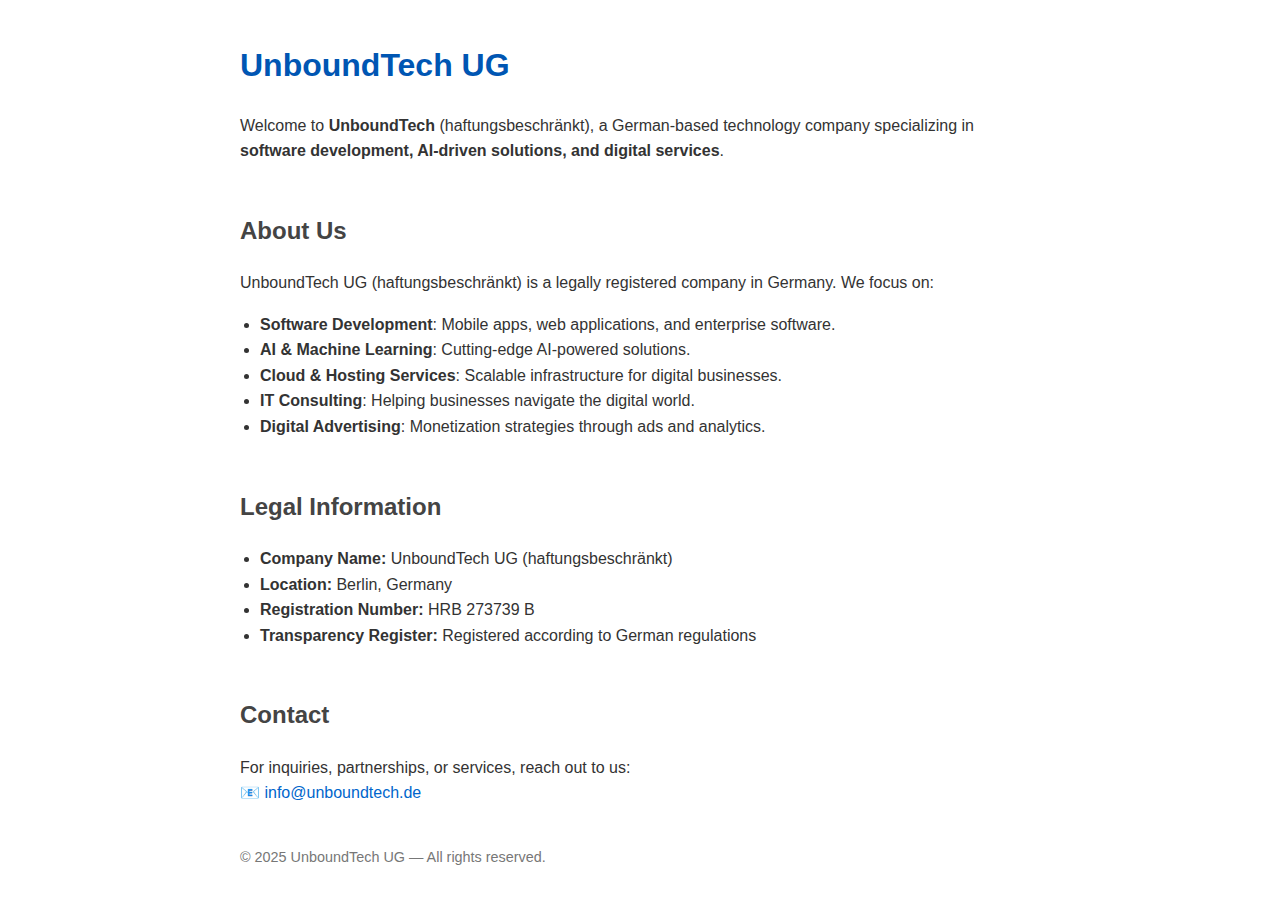
==== index.html @ cc94a206 "Update index.html" ====
<!DOCTYPE html>
<html lang="en">
<head>
  <meta charset="UTF-8" />
  <meta name="viewport" content="width=device-width, initial-scale=1.0"/>
  <title>UnboundTech UG</title>
  <style>
    body {
      font-family: 'Segoe UI', Tahoma, Geneva, Verdana, sans-serif;
      max-width: 800px;
      margin: 40px auto;
      padding: 0 20px;
      line-height: 1.6;
      color: #333;
    }
    h1 {
      color: #0056b3;
    }
    h2 {
      color: #444;
      margin-top: 2em;
    }
    ul {
      padding-left: 20px;
    }
    a {
      color: #0066cc;
      text-decoration: none;
    }
    a:hover {
      text-decoration: underline;
    }
    .footer {
      margin-top: 40px;
      font-size: 0.9em;
      color: #777;
    }
  </style>
</head>
<body>

  <h1>UnboundTech UG</h1>
  <p>
    Welcome to <strong>UnboundTech</strong> (haftungsbeschränkt), a German-based technology company specializing in 
    <strong>software development, AI-driven solutions, and digital services</strong>.
  </p>

  <h2>About Us</h2>
  <p>UnboundTech UG (haftungsbeschränkt) is a legally registered company in Germany. We focus on:</p>
  <ul>
    <li><strong>Software Development</strong>: Mobile apps, web applications, and enterprise software.</li>
    <li><strong>AI & Machine Learning</strong>: Cutting-edge AI-powered solutions.</li>
    <li><strong>Cloud & Hosting Services</strong>: Scalable infrastructure for digital businesses.</li>
    <li><strong>IT Consulting</strong>: Helping businesses navigate the digital world.</li>
    <li><strong>Digital Advertising</strong>: Monetization strategies through ads and analytics.</li>
  </ul>

  <h2>Legal Information</h2>
  <ul>
    <li><strong>Company Name:</strong> UnboundTech UG (haftungsbeschränkt)</li>
    <li><strong>Location:</strong> Berlin, Germany</li>
    <li><strong>Registration Number:</strong> HRB 273739 B</li>
    <!--     <li><strong>VAT ID:</strong> [If applicable]</li> -->
    <li><strong>Transparency Register:</strong> Registered according to German regulations</li>
  </ul>

  <h2>Contact</h2>
  <p>
    For inquiries, partnerships, or services, reach out to us:<br>
    📧 <a href="mailto:info@unboundtech.de">info@unboundtech.de</a>
  </p>

  <div class="footer">
    &copy; 2025 UnboundTech UG — All rights reserved.
  </div>

</body>
</html>
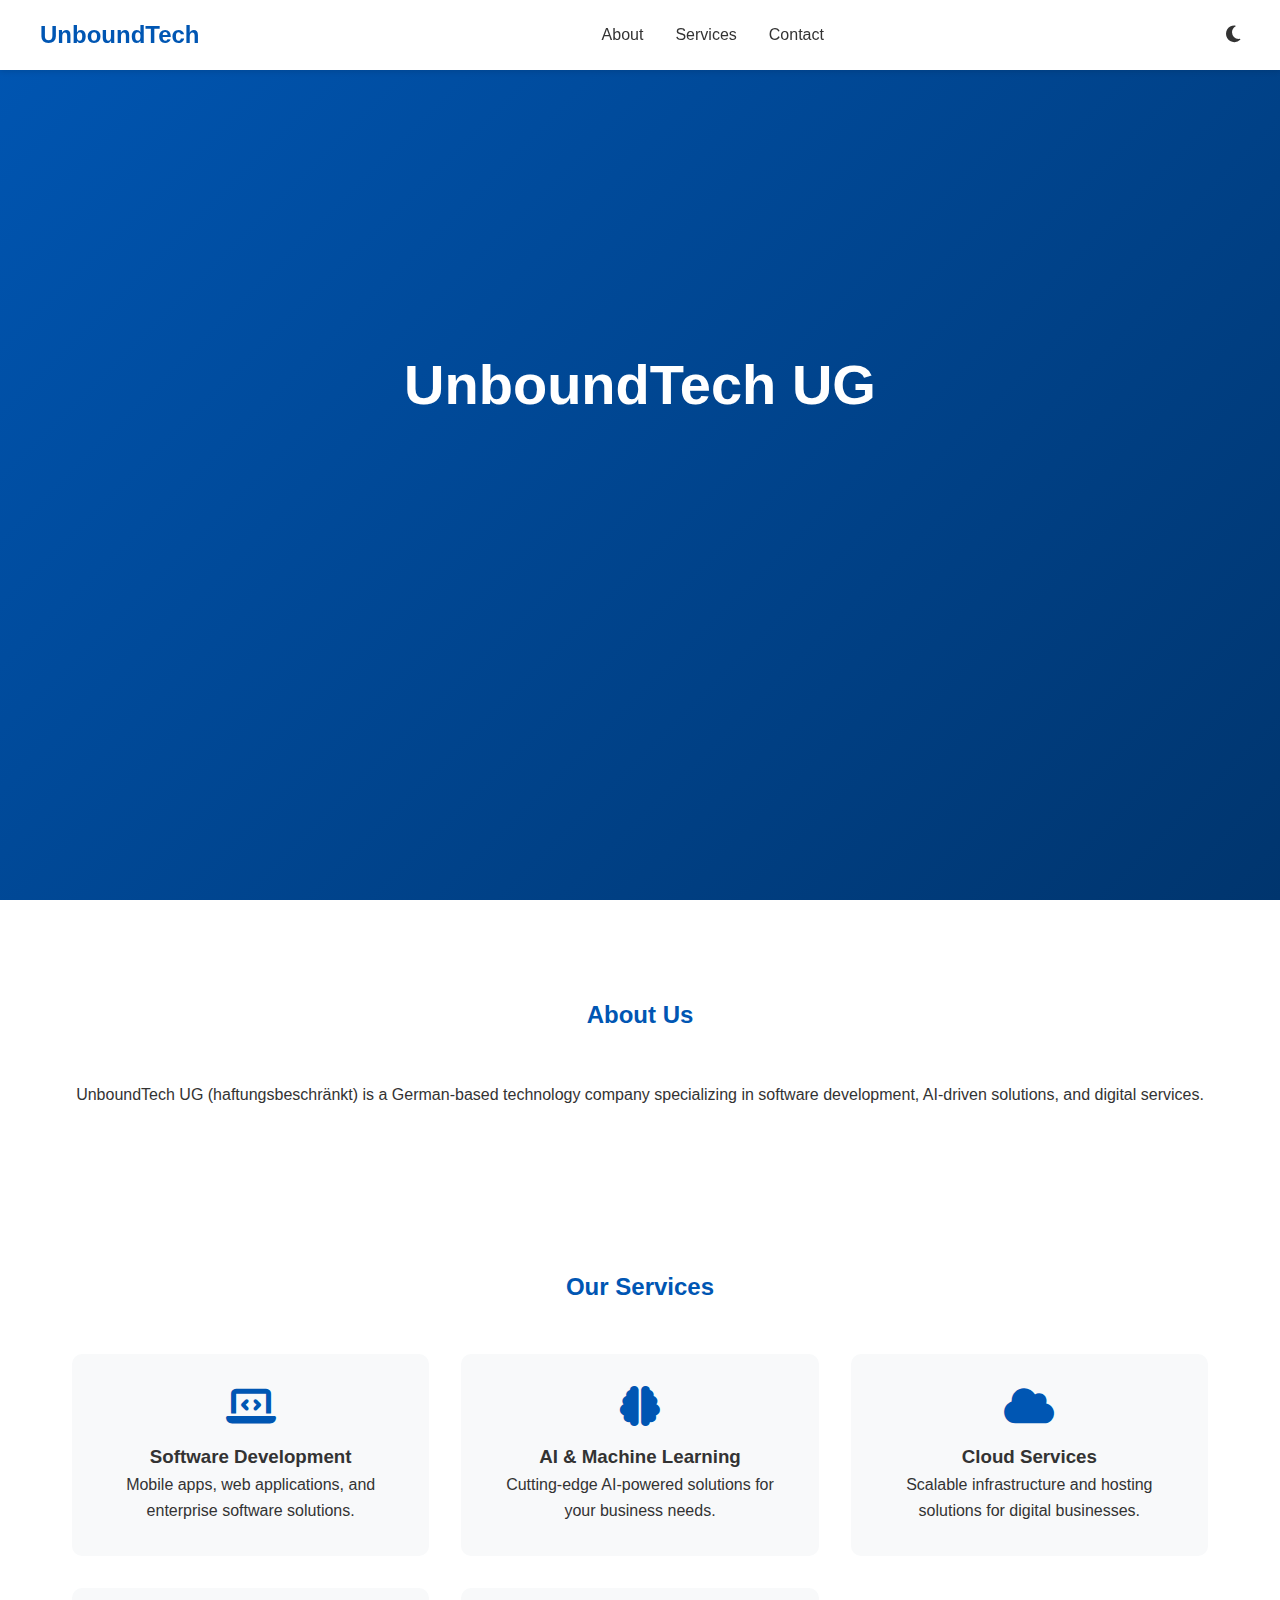
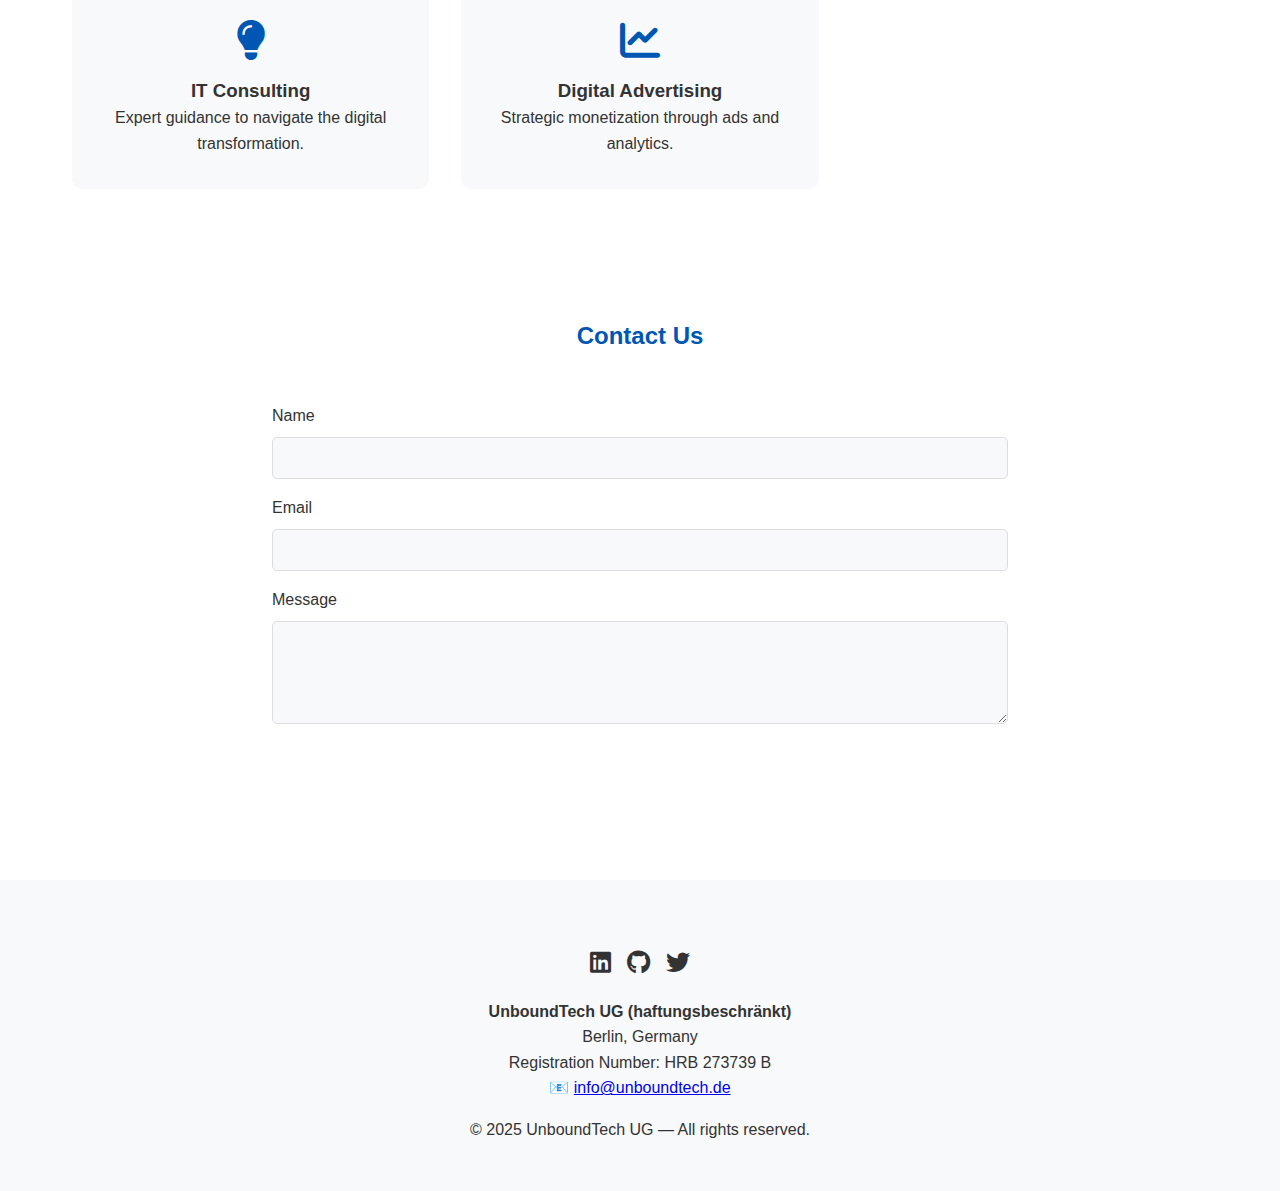
==== commit c6963022: "Enhance index.html with responsive design, theme toggle, and service sections" ====
--- a/index.html
+++ b/index.html
@@ -4,75 +4,353 @@
   <meta charset="UTF-8" />
   <meta name="viewport" content="width=device-width, initial-scale=1.0"/>
   <title>UnboundTech UG</title>
+  <link rel="stylesheet" href="https://cdnjs.cloudflare.com/ajax/libs/font-awesome/6.4.0/css/all.min.css">
   <style>
+    :root {
+      --primary: #0056b3;
+      --secondary: #00356e;
+      --text: #333;
+      --bg: #ffffff;
+      --card-bg: #f8f9fa;
+      --hover: #e9ecef;
+    }
+
+    [data-theme="dark"] {
+      --primary: #4d94ff;
+      --secondary: #80b3ff;
+      --text: #e9ecef;
+      --bg: #1a1a1a;
+      --card-bg: #2d2d2d;
+      --hover: #404040;
+    }
+
+    * {
+      margin: 0;
+      padding: 0;
+      box-sizing: border-box;
+      transition: background-color 0.3s, color 0.3s;
+    }
+
     body {
       font-family: 'Segoe UI', Tahoma, Geneva, Verdana, sans-serif;
+      line-height: 1.6;
+      color: var(--text);
+      background: var(--bg);
+    }
+
+    nav {
+      position: fixed;
+      top: 0;
+      width: 100%;
+      background: var(--bg);
+      padding: 1rem;
+      box-shadow: 0 2px 5px rgba(0,0,0,0.1);
+      z-index: 1000;
+    }
+
+    .nav-content {
+      max-width: 1200px;
+      margin: 0 auto;
+      display: flex;
+      justify-content: space-between;
+      align-items: center;
+    }
+
+    .logo {
+      font-size: 1.5rem;
+      font-weight: bold;
+      color: var(--primary);
+      text-decoration: none;
+    }
+
+    .nav-links {
+      display: flex;
+      gap: 2rem;
+    }
+
+    .nav-links a {
+      color: var(--text);
+      text-decoration: none;
+      transition: color 0.3s;
+    }
+
+    .nav-links a:hover {
+      color: var(--primary);
+    }
+
+    .theme-toggle {
+      background: none;
+      border: none;
+      color: var(--text);
+      cursor: pointer;
+      font-size: 1.2rem;
+    }
+
+    .hero {
+      height: 100vh;
+      background: linear-gradient(135deg, var(--primary), var(--secondary));
+      display: flex;
+      align-items: center;
+      justify-content: center;
+      text-align: center;
+      color: white;
+      padding: 0 1rem;
+    }
+
+    .hero-content {
       max-width: 800px;
-      margin: 40px auto;
-      padding: 0 20px;
-      line-height: 1.6;
-      color: #333;
-    }
-    h1 {
-      color: #0056b3;
-    }
-    h2 {
-      color: #444;
-      margin-top: 2em;
-    }
-    ul {
-      padding-left: 20px;
-    }
-    a {
-      color: #0066cc;
+    }
+
+    .hero h1 {
+      font-size: 3.5rem;
+      margin-bottom: 1rem;
+      animation: fadeInUp 1s ease;
+    }
+
+    .hero p {
+      font-size: 1.2rem;
+      margin-bottom: 2rem;
+      animation: fadeInUp 1s ease 0.2s;
+      opacity: 0;
+      animation-fill-mode: forwards;
+    }
+
+    .btn {
+      display: inline-block;
+      padding: 0.8rem 2rem;
+      background: white;
+      color: var(--primary);
       text-decoration: none;
-    }
-    a:hover {
-      text-decoration: underline;
-    }
+      border-radius: 30px;
+      font-weight: bold;
+      transition: transform 0.3s;
+      animation: fadeInUp 1s ease 0.4s;
+      opacity: 0;
+      animation-fill-mode: forwards;
+    }
+
+    .btn:hover {
+      transform: translateY(-3px);
+    }
+
+    .services {
+      max-width: 1200px;
+      margin: 4rem auto;
+      padding: 2rem;
+    }
+
+    .section-title {
+      text-align: center;
+      margin-bottom: 3rem;
+      color: var(--primary);
+    }
+
+    .cards {
+      display: grid;
+      grid-template-columns: repeat(auto-fit, minmax(280px, 1fr));
+      gap: 2rem;
+    }
+
+    .card {
+      background: var(--card-bg);
+      padding: 2rem;
+      border-radius: 10px;
+      text-align: center;
+      transition: transform 0.3s;
+    }
+
+    .card:hover {
+      transform: translateY(-10px);
+    }
+
+    .card i {
+      font-size: 2.5rem;
+      color: var(--primary);
+      margin-bottom: 1rem;
+    }
+
+    .contact {
+      max-width: 800px;
+      margin: 4rem auto;
+      padding: 2rem;
+    }
+
+    .contact-form {
+      display: grid;
+      gap: 1rem;
+    }
+
+    .form-group {
+      display: grid;
+      gap: 0.5rem;
+    }
+
+    input, textarea {
+      padding: 0.8rem;
+      border: 1px solid #ddd;
+      border-radius: 5px;
+      background: var(--card-bg);
+      color: var(--text);
+    }
+
     .footer {
-      margin-top: 40px;
-      font-size: 0.9em;
-      color: #777;
+      background: var(--card-bg);
+      padding: 3rem 1rem;
+      text-align: center;
+    }
+
+    .social-links {
+      display: flex;
+      justify-content: center;
+      gap: 1rem;
+      margin: 1rem 0;
+    }
+
+    .social-links a {
+      color: var(--text);
+      font-size: 1.5rem;
+      transition: color 0.3s;
+    }
+
+    .social-links a:hover {
+      color: var(--primary);
+    }
+
+    @keyframes fadeInUp {
+      from {
+        opacity: 0;
+        transform: translateY(20px);
+      }
+      to {
+        opacity: 1;
+        transform: translateY(0);
+      }
+    }
+
+    @media (max-width: 768px) {
+      .nav-links {
+        display: none;
+      }
+
+      .hero h1 {
+        font-size: 2.5rem;
+      }
     }
   </style>
 </head>
 <body>
-
-  <h1>UnboundTech UG</h1>
-  <p>
-    Welcome to <strong>UnboundTech</strong> (haftungsbeschränkt), a German-based technology company specializing in 
-    <strong>software development, AI-driven solutions, and digital services</strong>.
-  </p>
-
-  <h2>About Us</h2>
-  <p>UnboundTech UG (haftungsbeschränkt) is a legally registered company in Germany. We focus on:</p>
-  <ul>
-    <li><strong>Software Development</strong>: Mobile apps, web applications, and enterprise software.</li>
-    <li><strong>AI & Machine Learning</strong>: Cutting-edge AI-powered solutions.</li>
-    <li><strong>Cloud & Hosting Services</strong>: Scalable infrastructure for digital businesses.</li>
-    <li><strong>IT Consulting</strong>: Helping businesses navigate the digital world.</li>
-    <li><strong>Digital Advertising</strong>: Monetization strategies through ads and analytics.</li>
-  </ul>
-
-  <h2>Legal Information</h2>
-  <ul>
-    <li><strong>Company Name:</strong> UnboundTech UG (haftungsbeschränkt)</li>
-    <li><strong>Location:</strong> Berlin, Germany</li>
-    <li><strong>Registration Number:</strong> HRB 273739 B</li>
-    <!--     <li><strong>VAT ID:</strong> [If applicable]</li> -->
-    <li><strong>Transparency Register:</strong> Registered according to German regulations</li>
-  </ul>
-
-  <h2>Contact</h2>
-  <p>
-    For inquiries, partnerships, or services, reach out to us:<br>
-    📧 <a href="mailto:info@unboundtech.de">info@unboundtech.de</a>
-  </p>
-
-  <div class="footer">
-    &copy; 2025 UnboundTech UG — All rights reserved.
-  </div>
-
+  <nav>
+    <div class="nav-content">
+      <a href="#" class="logo">UnboundTech</a>
+      <div class="nav-links">
+        <a href="#about">About</a>
+        <a href="#services">Services</a>
+        <a href="#contact">Contact</a>
+      </div>
+      <button class="theme-toggle" onclick="toggleTheme()">
+        <i class="fas fa-moon"></i>
+      </button>
+    </div>
+  </nav>
+
+  <section class="hero">
+    <div class="hero-content">
+      <h1>UnboundTech UG</h1>
+      <p>Empowering businesses through innovative technology solutions</p>
+      <a href="#contact" class="btn">Get in touch</a>
+    </div>
+  </section>
+
+  <section id="about" class="services">
+    <h2 class="section-title">About Us</h2>
+    <p style="text-align: center; margin-bottom: 2rem;">
+      UnboundTech UG (haftungsbeschränkt) is a German-based technology company specializing in 
+      software development, AI-driven solutions, and digital services.
+    </p>
+  </section>
+
+  <section id="services" class="services">
+    <h2 class="section-title">Our Services</h2>
+    <div class="cards">
+      <div class="card">
+        <i class="fas fa-laptop-code"></i>
+        <h3>Software Development</h3>
+        <p>Mobile apps, web applications, and enterprise software solutions.</p>
+      </div>
+      <div class="card">
+        <i class="fas fa-brain"></i>
+        <h3>AI & Machine Learning</h3>
+        <p>Cutting-edge AI-powered solutions for your business needs.</p>
+      </div>
+      <div class="card">
+        <i class="fas fa-cloud"></i>
+        <h3>Cloud Services</h3>
+        <p>Scalable infrastructure and hosting solutions for digital businesses.</p>
+      </div>
+      <div class="card">
+        <i class="fas fa-lightbulb"></i>
+        <h3>IT Consulting</h3>
+        <p>Expert guidance to navigate the digital transformation.</p>
+      </div>
+      <div class="card">
+        <i class="fas fa-chart-line"></i>
+        <h3>Digital Advertising</h3>
+        <p>Strategic monetization through ads and analytics.</p>
+      </div>
+    </div>
+  </section>
+
+  <section id="contact" class="contact">
+    <h2 class="section-title">Contact Us</h2>
+    <form class="contact-form" onsubmit="event.preventDefault(); alert('Message sent! We will get back to you soon.');">
+      <div class="form-group">
+        <label for="name">Name</label>
+        <input type="text" id="name" required>
+      </div>
+      <div class="form-group">
+        <label for="email">Email</label>
+        <input type="email" id="email" required>
+      </div>
+      <div class="form-group">
+        <label for="message">Message</label>
+        <textarea id="message" rows="5" required></textarea>
+      </div>
+      <button type="submit" class="btn">Send Message</button>
+    </form>
+  </section>
+
+  <footer class="footer">
+    <div class="footer-content">
+      <div class="social-links">
+        <a href="#"><i class="fab fa-linkedin"></i></a>
+        <a href="#"><i class="fab fa-github"></i></a>
+        <a href="#"><i class="fab fa-twitter"></i></a>
+      </div>
+      <p>
+        <strong>UnboundTech UG (haftungsbeschränkt)</strong><br>
+        Berlin, Germany<br>
+        Registration Number: HRB 273739 B<br>
+        📧 <a href="mailto:info@unboundtech.de">info@unboundtech.de</a>
+      </p>
+      <p style="margin-top: 1rem;">&copy; 2025 UnboundTech UG — All rights reserved.</p>
+    </div>
+  </footer>
+
+  <script>
+    function toggleTheme() {
+      const body = document.body;
+      const icon = document.querySelector('.theme-toggle i');
+      
+      if (body.getAttribute('data-theme') === 'dark') {
+        body.removeAttribute('data-theme');
+        icon.classList.remove('fa-sun');
+        icon.classList.add('fa-moon');
+      } else {
+        body.setAttribute('data-theme', 'dark');
+        icon.classList.remove('fa-moon');
+        icon.classList.add('fa-sun');
+      }
+    }
+  </script>
 </body>
 </html>
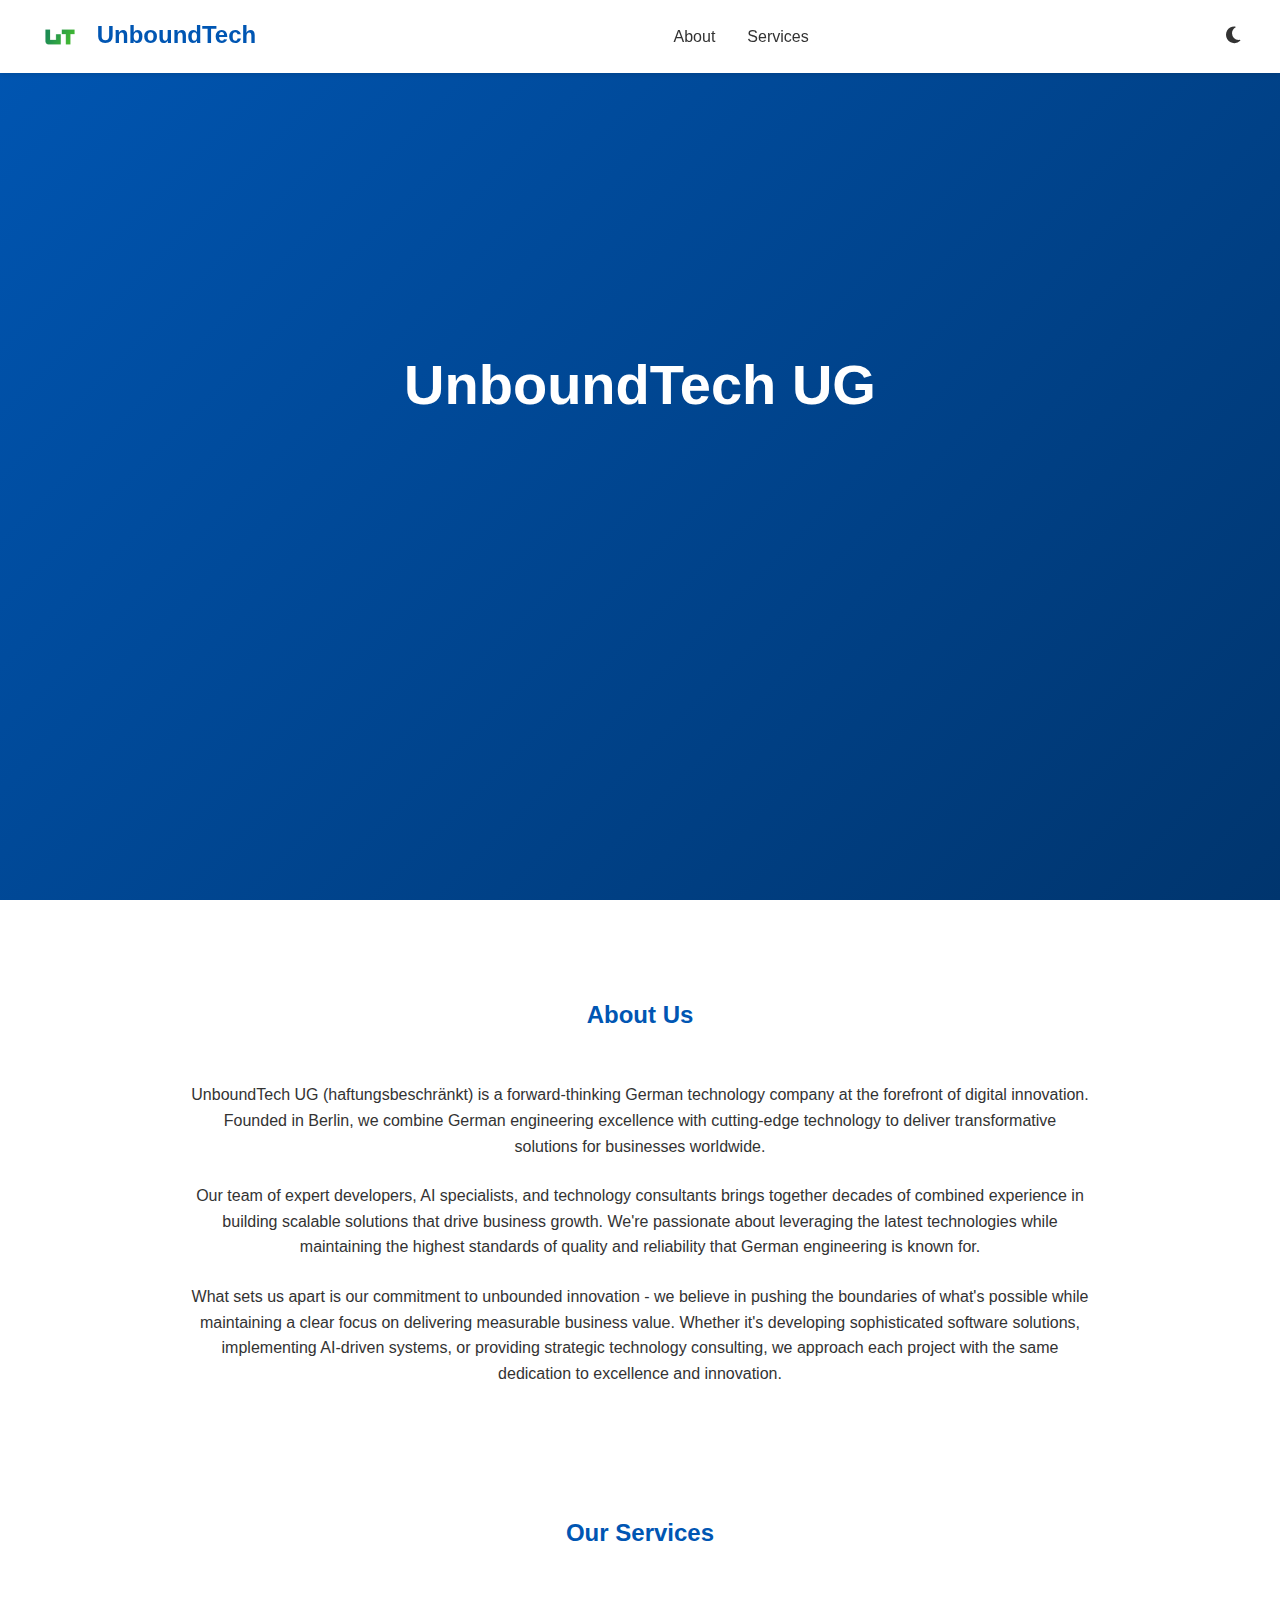
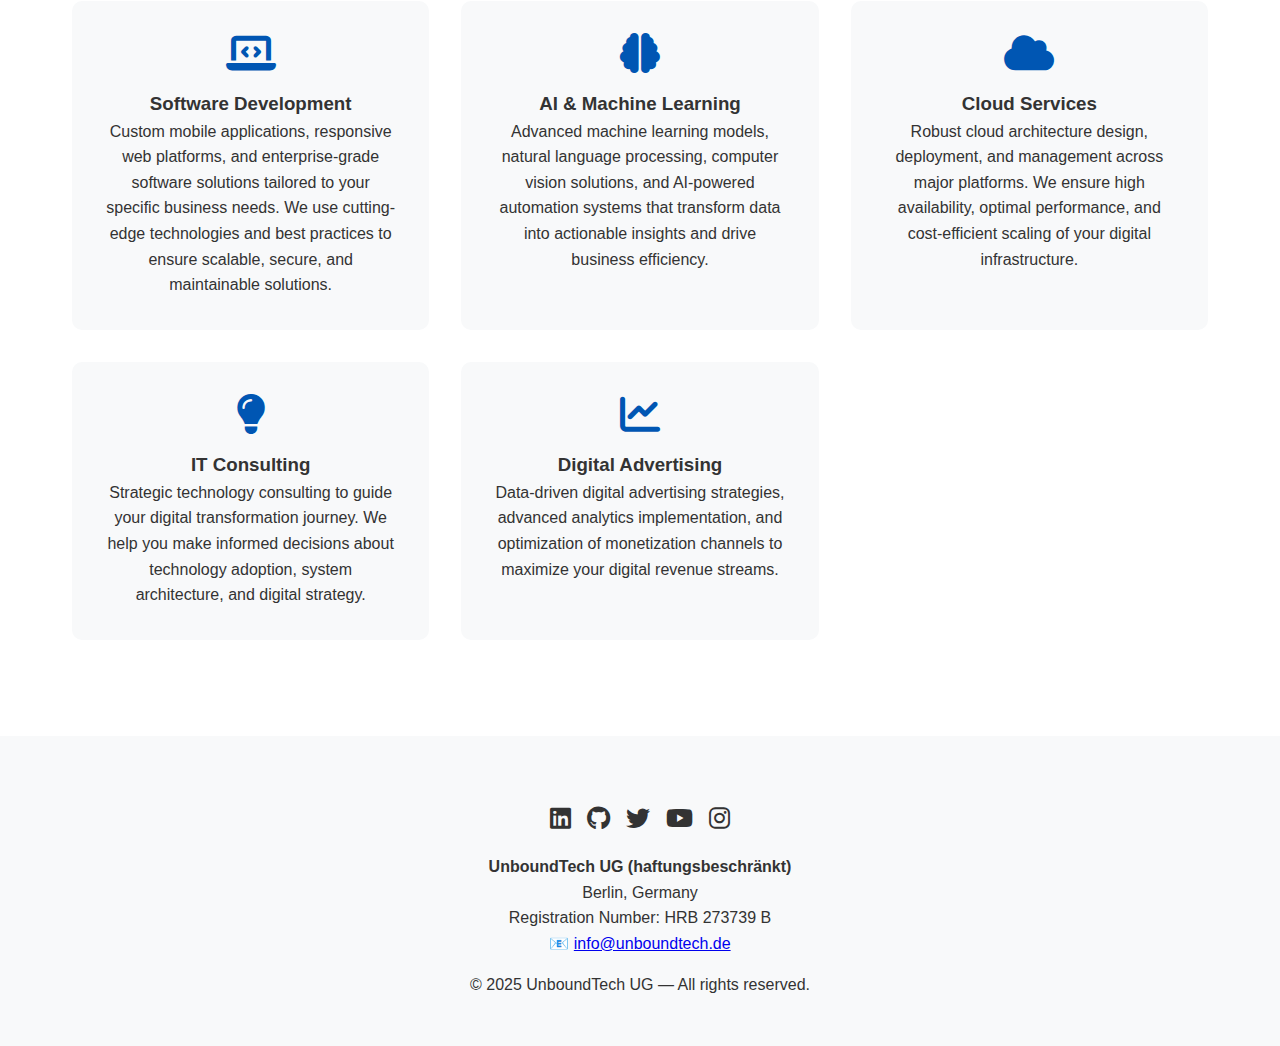
==== commit c3cd848f: "Add logo and favicon, enhance navigation and service descriptions in index.html" ====
--- a/index.html
+++ b/index.html
@@ -4,6 +4,7 @@
   <meta charset="UTF-8" />
   <meta name="viewport" content="width=device-width, initial-scale=1.0"/>
   <title>UnboundTech UG</title>
+  <link rel="icon" type="image/png" href="logo v2.1.png">
   <link rel="stylesheet" href="https://cdnjs.cloudflare.com/ajax/libs/font-awesome/6.4.0/css/all.min.css">
   <style>
     :root {
@@ -86,6 +87,13 @@
       font-size: 1.2rem;
     }
 
+    .logo img {
+      height: 40px;
+      width: auto;
+      vertical-align: middle;
+      margin-right: 10px;
+    }
+
     .hero {
       height: 100vh;
       background: linear-gradient(135deg, var(--primary), var(--secondary));
@@ -241,11 +249,13 @@
 <body>
   <nav>
     <div class="nav-content">
-      <a href="#" class="logo">UnboundTech</a>
+      <a href="#" class="logo">
+        <img src="logo v2.1.png" alt="UnboundTech Logo">
+        UnboundTech
+      </a>
       <div class="nav-links">
         <a href="#about">About</a>
         <a href="#services">Services</a>
-        <a href="#contact">Contact</a>
       </div>
       <button class="theme-toggle" onclick="toggleTheme()">
         <i class="fas fa-moon"></i>
@@ -257,16 +267,30 @@
     <div class="hero-content">
       <h1>UnboundTech UG</h1>
       <p>Empowering businesses through innovative technology solutions</p>
-      <a href="#contact" class="btn">Get in touch</a>
+      <a href="mailto:info@unboundtech.de" class="btn">Get in touch</a>
     </div>
   </section>
 
   <section id="about" class="services">
     <h2 class="section-title">About Us</h2>
-    <p style="text-align: center; margin-bottom: 2rem;">
-      UnboundTech UG (haftungsbeschränkt) is a German-based technology company specializing in 
-      software development, AI-driven solutions, and digital services.
-    </p>
+    <div style="text-align: center; max-width: 900px; margin: 0 auto;">
+      <p style="margin-bottom: 1.5rem;">
+        UnboundTech UG (haftungsbeschränkt) is a forward-thinking German technology company at the forefront of digital innovation. 
+        Founded in Berlin, we combine German engineering excellence with cutting-edge technology to deliver transformative solutions 
+        for businesses worldwide.
+      </p>
+      <p style="margin-bottom: 1.5rem;">
+        Our team of expert developers, AI specialists, and technology consultants brings together decades of combined experience 
+        in building scalable solutions that drive business growth. We're passionate about leveraging the latest technologies 
+        while maintaining the highest standards of quality and reliability that German engineering is known for.
+      </p>
+      <p>
+        What sets us apart is our commitment to unbounded innovation - we believe in pushing the boundaries of what's possible 
+        while maintaining a clear focus on delivering measurable business value. Whether it's developing sophisticated software 
+        solutions, implementing AI-driven systems, or providing strategic technology consulting, we approach each project with 
+        the same dedication to excellence and innovation.
+      </p>
+    </div>
   </section>
 
   <section id="services" class="services">
@@ -275,56 +299,39 @@
       <div class="card">
         <i class="fas fa-laptop-code"></i>
         <h3>Software Development</h3>
-        <p>Mobile apps, web applications, and enterprise software solutions.</p>
+        <p>Custom mobile applications, responsive web platforms, and enterprise-grade software solutions tailored to your specific business needs. We use cutting-edge technologies and best practices to ensure scalable, secure, and maintainable solutions.</p>
       </div>
       <div class="card">
         <i class="fas fa-brain"></i>
         <h3>AI & Machine Learning</h3>
-        <p>Cutting-edge AI-powered solutions for your business needs.</p>
+        <p>Advanced machine learning models, natural language processing, computer vision solutions, and AI-powered automation systems that transform data into actionable insights and drive business efficiency.</p>
       </div>
       <div class="card">
         <i class="fas fa-cloud"></i>
         <h3>Cloud Services</h3>
-        <p>Scalable infrastructure and hosting solutions for digital businesses.</p>
+        <p>Robust cloud architecture design, deployment, and management across major platforms. We ensure high availability, optimal performance, and cost-efficient scaling of your digital infrastructure.</p>
       </div>
       <div class="card">
         <i class="fas fa-lightbulb"></i>
         <h3>IT Consulting</h3>
-        <p>Expert guidance to navigate the digital transformation.</p>
+        <p>Strategic technology consulting to guide your digital transformation journey. We help you make informed decisions about technology adoption, system architecture, and digital strategy.</p>
       </div>
       <div class="card">
         <i class="fas fa-chart-line"></i>
         <h3>Digital Advertising</h3>
-        <p>Strategic monetization through ads and analytics.</p>
-      </div>
-    </div>
-  </section>
-
-  <section id="contact" class="contact">
-    <h2 class="section-title">Contact Us</h2>
-    <form class="contact-form" onsubmit="event.preventDefault(); alert('Message sent! We will get back to you soon.');">
-      <div class="form-group">
-        <label for="name">Name</label>
-        <input type="text" id="name" required>
-      </div>
-      <div class="form-group">
-        <label for="email">Email</label>
-        <input type="email" id="email" required>
-      </div>
-      <div class="form-group">
-        <label for="message">Message</label>
-        <textarea id="message" rows="5" required></textarea>
-      </div>
-      <button type="submit" class="btn">Send Message</button>
-    </form>
+        <p>Data-driven digital advertising strategies, advanced analytics implementation, and optimization of monetization channels to maximize your digital revenue streams.</p>
+      </div>
+    </div>
   </section>
 
   <footer class="footer">
     <div class="footer-content">
       <div class="social-links">
-        <a href="#"><i class="fab fa-linkedin"></i></a>
-        <a href="#"><i class="fab fa-github"></i></a>
-        <a href="#"><i class="fab fa-twitter"></i></a>
+        <a href="https://linkedin.com/company/unboundtechco" target="_blank"><i class="fab fa-linkedin"></i></a>
+        <a href="https://github.com/unboundtechco" target="_blank"><i class="fab fa-github"></i></a>
+        <a href="https://twitter.com/unboundtechco" target="_blank"><i class="fab fa-twitter"></i></a>
+        <a href="https://youtube.com/@unboundtechco" target="_blank"><i class="fab fa-youtube"></i></a>
+        <a href="https://instagram.com/unboundtechco" target="_blank"><i class="fab fa-instagram"></i></a>
       </div>
       <p>
         <strong>UnboundTech UG (haftungsbeschränkt)</strong><br>
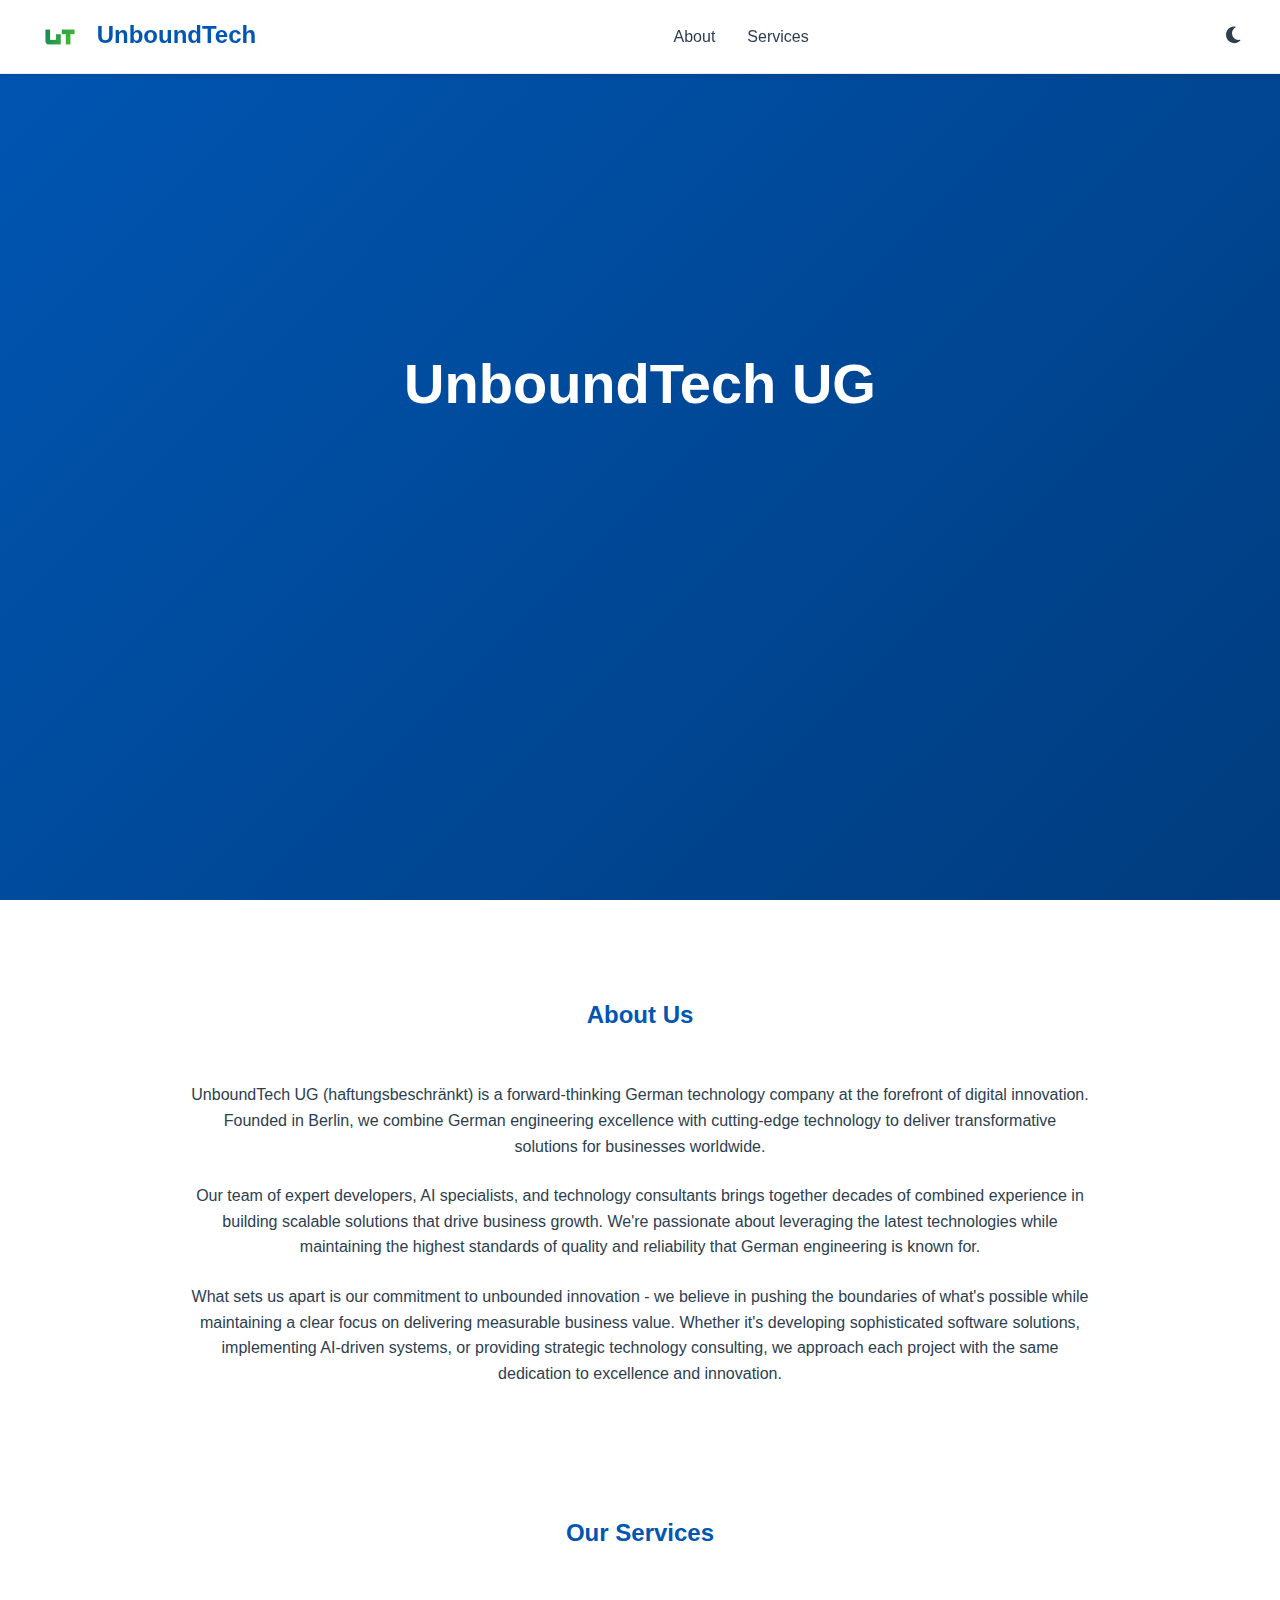
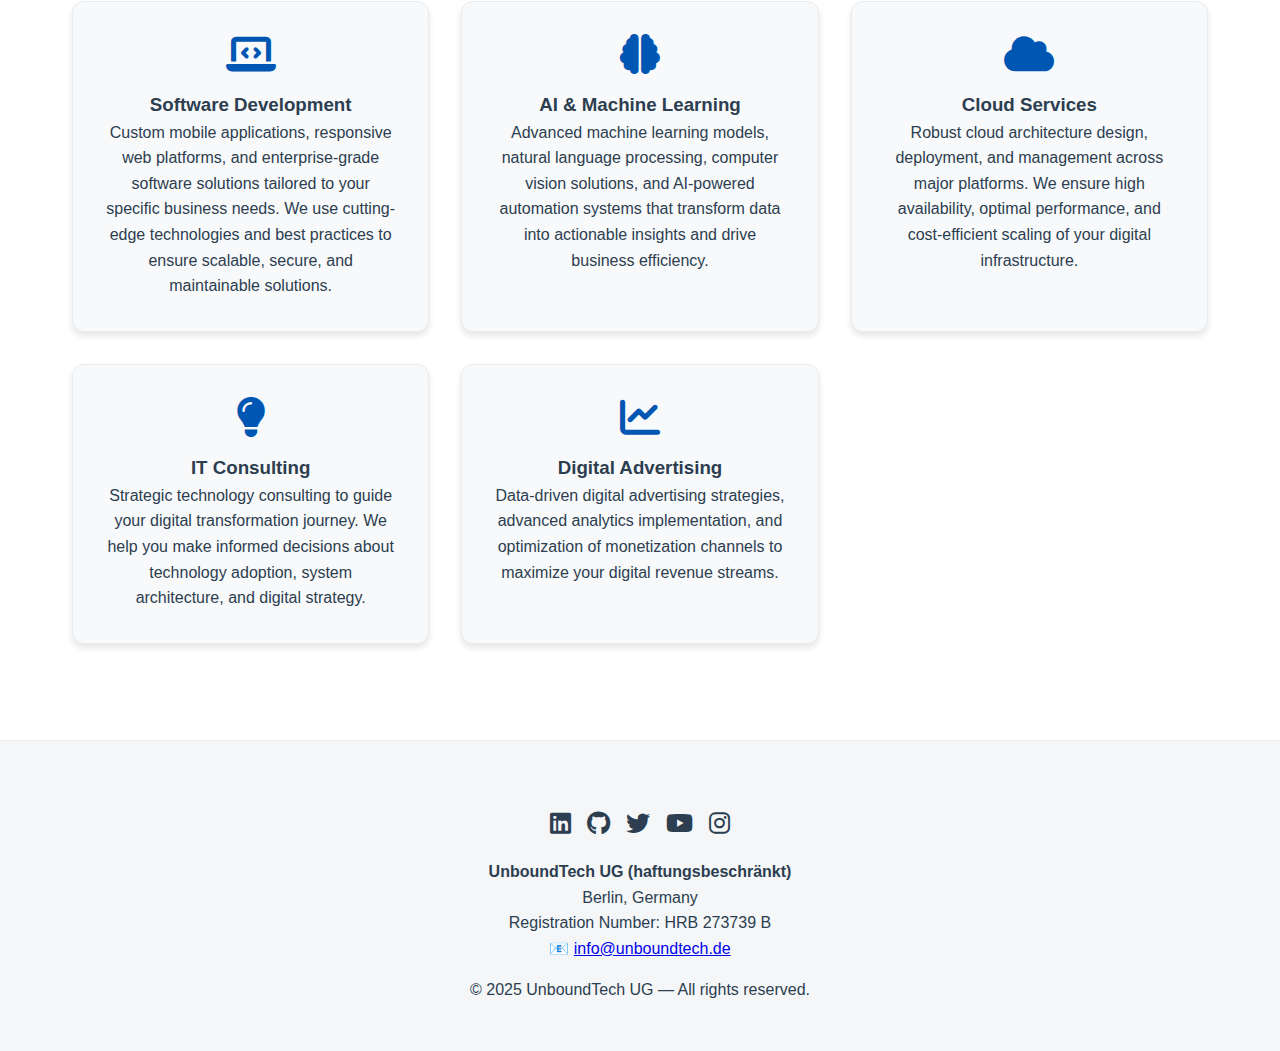
==== commit 89e06ad2: "Refactor styles in index.html for improved theming and UI consistency" ====
--- a/index.html
+++ b/index.html
@@ -9,27 +9,35 @@
   <style>
     :root {
       --primary: #0056b3;
-      --secondary: #00356e;
-      --text: #333;
+      --secondary: #003c7e;
+      --text: #2c3e50;
       --bg: #ffffff;
       --card-bg: #f8f9fa;
       --hover: #e9ecef;
+      --footer-bg: #f4f6f8;
+      --shadow: rgba(0, 0, 0, 0.1);
+      --card-shadow: 0 4px 6px rgba(0, 0, 0, 0.1);
+      --btn-text: var(--primary);
     }
 
     [data-theme="dark"] {
-      --primary: #4d94ff;
-      --secondary: #80b3ff;
-      --text: #e9ecef;
-      --bg: #1a1a1a;
-      --card-bg: #2d2d2d;
-      --hover: #404040;
+      --primary: #3b82f6;
+      --secondary: #1d4ed8;
+      --text: #e2e8f0;
+      --bg: #0f172a;
+      --card-bg: #1e293b;
+      --hover: #334155;
+      --footer-bg: #1e293b;
+      --shadow: rgba(0, 0, 0, 0.3);
+      --card-shadow: 0 4px 6px rgba(0, 0, 0, 0.3);
+      --btn-text: #ffffff;
     }
 
     * {
       margin: 0;
       padding: 0;
       box-sizing: border-box;
-      transition: background-color 0.3s, color 0.3s;
+      transition: all 0.3s ease;
     }
 
     body {
@@ -45,8 +53,11 @@
       width: 100%;
       background: var(--bg);
       padding: 1rem;
-      box-shadow: 0 2px 5px rgba(0,0,0,0.1);
+      box-shadow: 0 2px 5px var(--shadow);
       z-index: 1000;
+      backdrop-filter: blur(8px);
+      -webkit-backdrop-filter: blur(8px);
+      border-bottom: 1px solid var(--hover);
     }
 
     .nav-content {
@@ -126,19 +137,23 @@
     .btn {
       display: inline-block;
       padding: 0.8rem 2rem;
-      background: white;
-      color: var(--primary);
+      background: var(--bg);
+      color: var(--btn-text);
       text-decoration: none;
       border-radius: 30px;
       font-weight: bold;
-      transition: transform 0.3s;
+      transition: all 0.3s ease;
       animation: fadeInUp 1s ease 0.4s;
       opacity: 0;
       animation-fill-mode: forwards;
+      box-shadow: var(--card-shadow);
+      border: 1px solid var(--hover);
     }
 
     .btn:hover {
       transform: translateY(-3px);
+      box-shadow: 0 6px 12px var(--shadow);
+      background: var(--card-bg);
     }
 
     .services {
@@ -162,9 +177,11 @@
     .card {
       background: var(--card-bg);
       padding: 2rem;
-      border-radius: 10px;
+      border-radius: 12px;
       text-align: center;
-      transition: transform 0.3s;
+      transition: all 0.3s ease;
+      border: 1px solid var(--hover);
+      box-shadow: var(--card-shadow);
     }
 
     .card:hover {
@@ -202,9 +219,10 @@
     }
 
     .footer {
-      background: var(--card-bg);
+      background: var(--footer-bg);
       padding: 3rem 1rem;
       text-align: center;
+      border-top: 1px solid var(--hover);
     }
 
     .social-links {
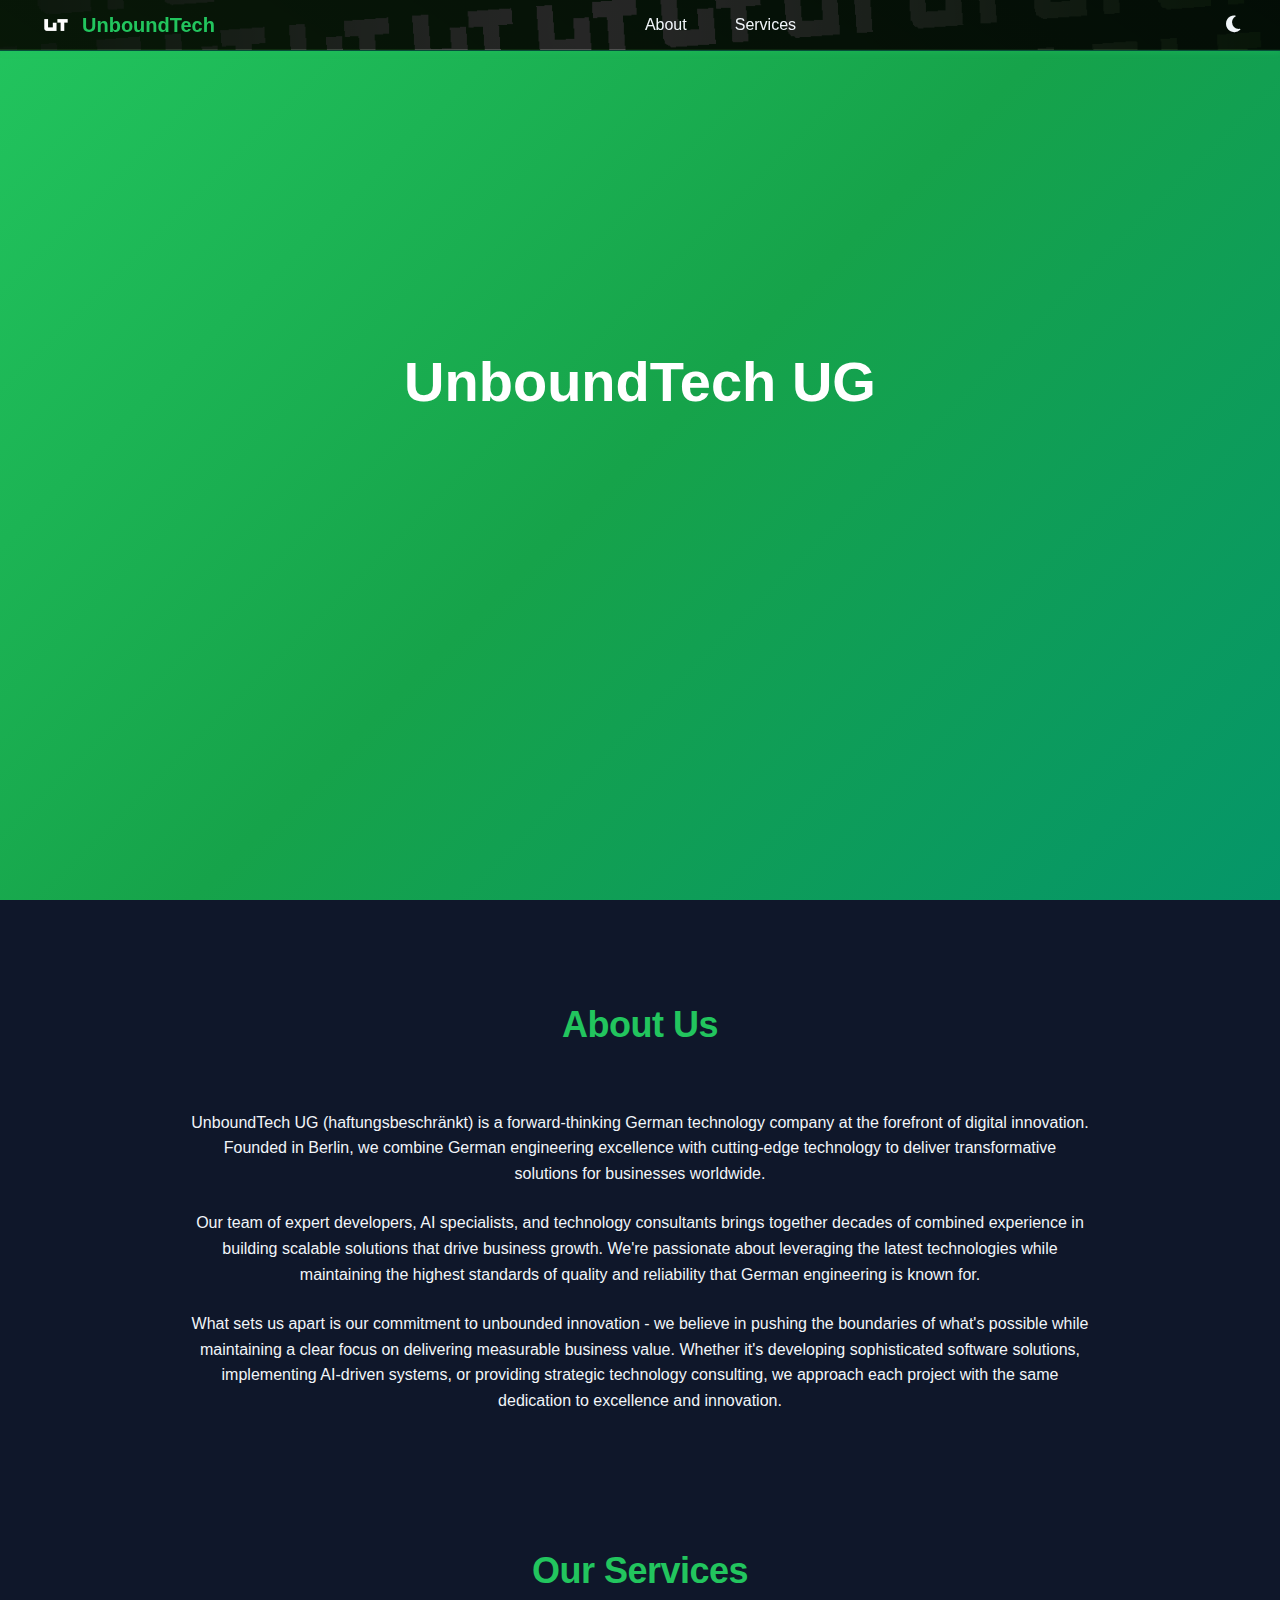
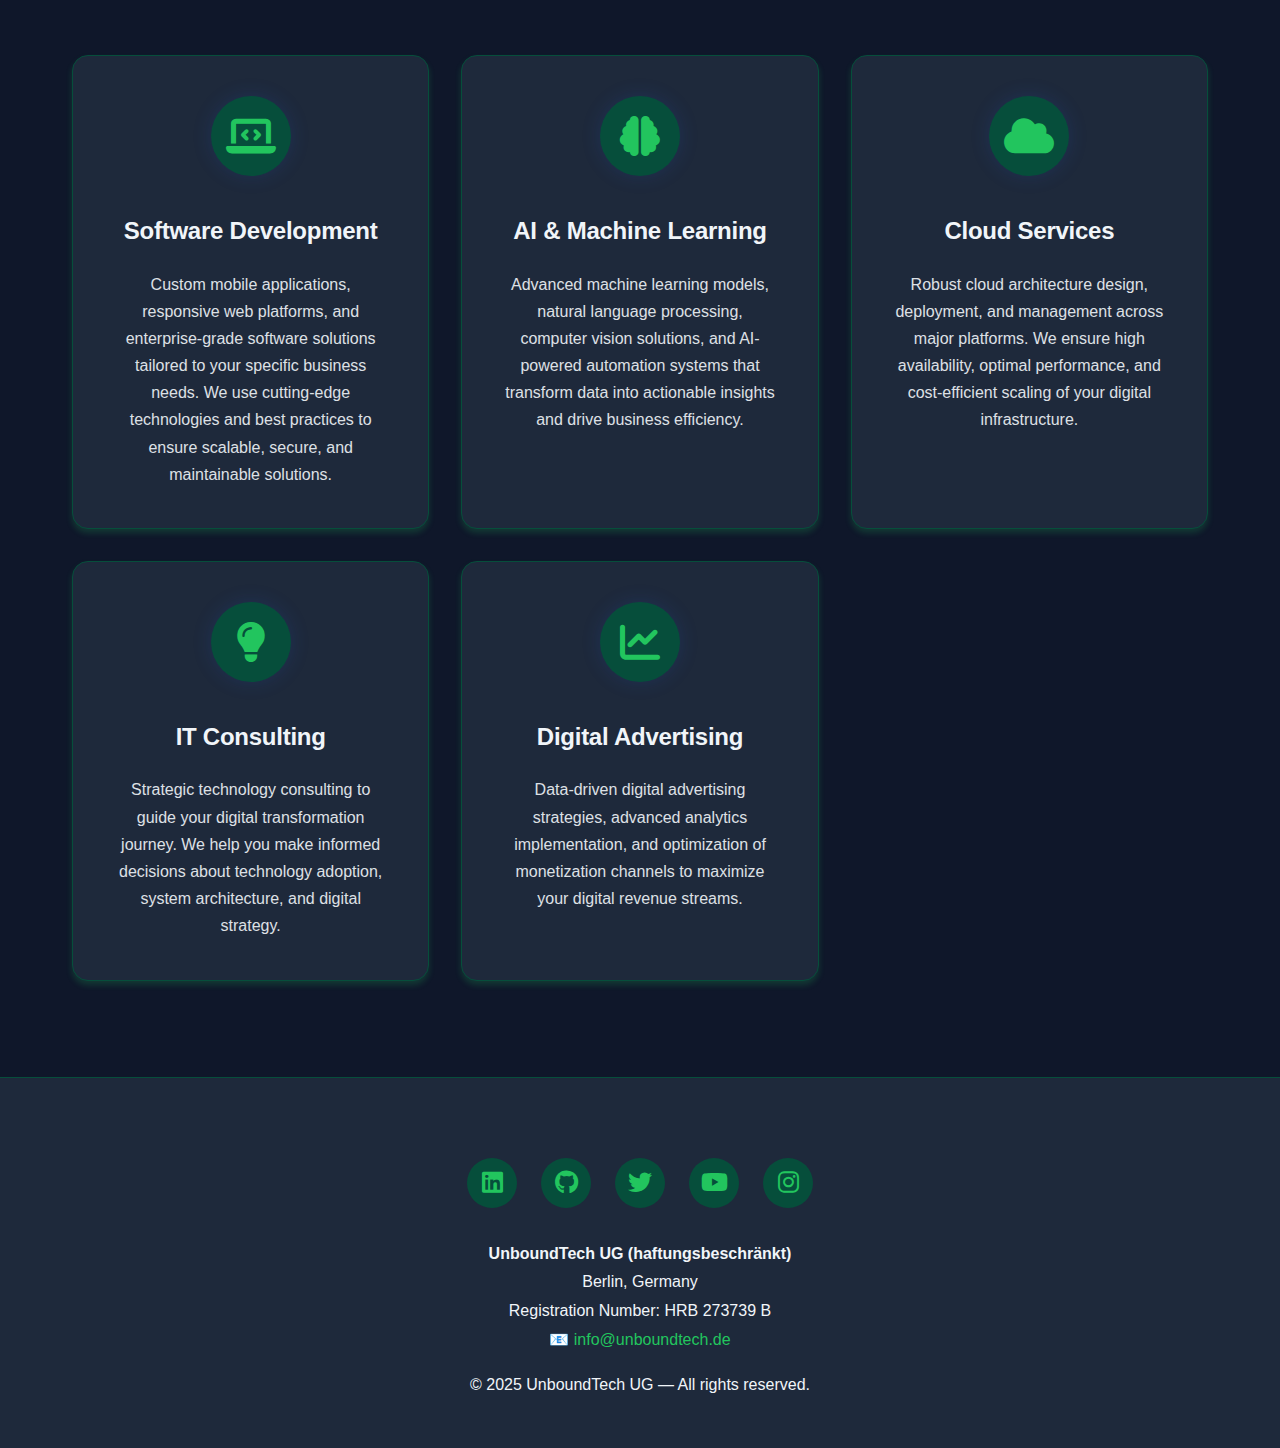
==== commit 06a5ec34: "Update index.html with new color scheme, improved navigation styles, and responsive design enhanceme" ====
--- a/index.html
+++ b/index.html
@@ -8,36 +8,47 @@
   <link rel="stylesheet" href="https://cdnjs.cloudflare.com/ajax/libs/font-awesome/6.4.0/css/all.min.css">
   <style>
     :root {
-      --primary: #0056b3;
-      --secondary: #003c7e;
-      --text: #2c3e50;
+      --primary: #16a34a;
+      --secondary: #15803d;
+      --text: #1f2937;
       --bg: #ffffff;
-      --card-bg: #f8f9fa;
-      --hover: #e9ecef;
-      --footer-bg: #f4f6f8;
-      --shadow: rgba(0, 0, 0, 0.1);
-      --card-shadow: 0 4px 6px rgba(0, 0, 0, 0.1);
-      --btn-text: var(--primary);
+      --card-bg: #f8fafc;
+      --hover: #dcfce7;
+      --footer-bg: #f8fafc;
+      --nav-overlay: rgba(255, 255, 255, 0.95);
+      --shadow: rgba(22, 163, 74, 0.1);
+      --card-shadow: 0 4px 6px rgba(22, 163, 74, 0.08);
+      --btn-text: #ffffff;
+      --btn-bg: var(--primary);
+      --btn-hover: #15803d;
     }
 
     [data-theme="dark"] {
-      --primary: #3b82f6;
-      --secondary: #1d4ed8;
-      --text: #e2e8f0;
+      --primary: #22c55e;
+      --secondary: #16a34a;
+      --text: #f1f5f9;
       --bg: #0f172a;
       --card-bg: #1e293b;
-      --hover: #334155;
+      --hover: #064e3b;
       --footer-bg: #1e293b;
-      --shadow: rgba(0, 0, 0, 0.3);
-      --card-shadow: 0 4px 6px rgba(0, 0, 0, 0.3);
+      --nav-overlay: rgba(0, 0, 0, 0.85);
+      --shadow: rgba(34, 197, 94, 0.3);
+      --card-shadow: 0 4px 6px rgba(34, 197, 94, 0.2);
       --btn-text: #ffffff;
+      --btn-bg: var(--primary);
+      --btn-hover: #16a34a;
     }
 
     * {
       margin: 0;
       padding: 0;
       box-sizing: border-box;
-      transition: all 0.3s ease;
+      transition: all 0.3s cubic-bezier(0.4, 0, 0.2, 1);
+    }
+
+    html {
+      scroll-behavior: smooth;
+      scroll-padding-top: 80px;
     }
 
     body {
@@ -51,14 +62,17 @@
       position: fixed;
       top: 0;
       width: 100%;
-      background: var(--bg);
-      padding: 1rem;
+      background: linear-gradient(var(--nav-overlay), var(--nav-overlay)), url('cover.png');
+      background-size: cover;
+      background-position: center;
+      padding: 0.5rem 1rem;
       box-shadow: 0 2px 5px var(--shadow);
       z-index: 1000;
       backdrop-filter: blur(8px);
       -webkit-backdrop-filter: blur(8px);
       border-bottom: 1px solid var(--hover);
     }
+
 
     .nav-content {
       max-width: 1200px;
@@ -69,25 +83,31 @@
     }
 
     .logo {
-      font-size: 1.5rem;
+      font-size: 1.25rem;
       font-weight: bold;
       color: var(--primary);
       text-decoration: none;
+      display: flex;
+      align-items: center;
     }
 
     .nav-links {
       display: flex;
-      gap: 2rem;
+      gap: 1.5rem;
     }
 
     .nav-links a {
       color: var(--text);
       text-decoration: none;
-      transition: color 0.3s;
+      font-weight: 500;
+      transition: all 0.3s ease;
+      padding: 0.25rem 0.75rem;
+      border-radius: 6px;
     }
 
     .nav-links a:hover {
       color: var(--primary);
+      background: var(--hover);
     }
 
     .theme-toggle {
@@ -99,15 +119,32 @@
     }
 
     .logo img {
-      height: 40px;
+      height: 32px;
       width: auto;
       vertical-align: middle;
       margin-right: 10px;
+      display: none;
+    }
+
+    .logo .light-logo {
+      display: block;
+    }
+
+    .logo .dark-logo {
+      display: none;
+    }
+
+    [data-theme="dark"] .logo .light-logo {
+      display: none;
+    }
+
+    [data-theme="dark"] .logo .dark-logo {
+      display: block;
     }
 
     .hero {
       height: 100vh;
-      background: linear-gradient(135deg, var(--primary), var(--secondary));
+      background: linear-gradient(135deg, var(--primary), var(--secondary), #059669);
       display: flex;
       align-items: center;
       justify-content: center;
@@ -136,24 +173,25 @@
 
     .btn {
       display: inline-block;
-      padding: 0.8rem 2rem;
-      background: var(--bg);
+      padding: 1rem 2.5rem;
+      background: var(--btn-bg);
       color: var(--btn-text);
       text-decoration: none;
       border-radius: 30px;
-      font-weight: bold;
+      font-weight: 600;
+      letter-spacing: 0.5px;
       transition: all 0.3s ease;
       animation: fadeInUp 1s ease 0.4s;
       opacity: 0;
       animation-fill-mode: forwards;
-      box-shadow: var(--card-shadow);
-      border: 1px solid var(--hover);
+      box-shadow: 0 4px 15px rgba(0, 0, 0, 0.15);
+      border: none;
     }
 
     .btn:hover {
       transform: translateY(-3px);
-      box-shadow: 0 6px 12px var(--shadow);
-      background: var(--card-bg);
+      background: var(--btn-hover);
+      box-shadow: 0 6px 20px rgba(0, 0, 0, 0.2);
     }
 
     .services {
@@ -164,8 +202,11 @@
 
     .section-title {
       text-align: center;
-      margin-bottom: 3rem;
+      margin-bottom: 3.5rem;
       color: var(--primary);
+      font-size: 2.25rem;
+      font-weight: 600;
+      letter-spacing: -0.5px;
     }
 
     .cards {
@@ -176,8 +217,8 @@
 
     .card {
       background: var(--card-bg);
-      padding: 2rem;
-      border-radius: 12px;
+      padding: 2.5rem;
+      border-radius: 16px;
       text-align: center;
       transition: all 0.3s ease;
       border: 1px solid var(--hover);
@@ -186,12 +227,41 @@
 
     .card:hover {
       transform: translateY(-10px);
+      box-shadow: 0 8px 24px rgba(0, 0, 0, 0.15);
+    }
+
+    .card h3 {
+      margin: 1.25rem 0;
+      color: var(--text);
+      font-size: 1.5rem;
+      font-weight: 600;
+      letter-spacing: -0.25px;
     }
 
     .card i {
       font-size: 2.5rem;
       color: var(--primary);
       margin-bottom: 1rem;
+      background: var(--hover);
+      width: 80px;
+      height: 80px;
+      line-height: 80px;
+      border-radius: 50%;
+      display: inline-block;
+      transition: all 0.3s ease;
+      box-shadow: 0 0 20px rgba(37, 99, 235, 0.15);
+    }
+
+    .card:hover i {
+      transform: scale(1.1);
+      background: var(--primary);
+      color: var(--btn-text);
+    }
+
+    .card p {
+      color: var(--text);
+      opacity: 0.9;
+      line-height: 1.7;
     }
 
     .contact {
@@ -228,18 +298,40 @@
     .social-links {
       display: flex;
       justify-content: center;
-      gap: 1rem;
-      margin: 1rem 0;
+      gap: 1.5rem;
+      margin: 2rem 0;
     }
 
     .social-links a {
       color: var(--text);
       font-size: 1.5rem;
-      transition: color 0.3s;
+      transition: all 0.3s ease;
+      width: 50px;
+      height: 50px;
+      line-height: 50px;
+      border-radius: 50%;
+      background: var(--hover);
+      display: inline-block;
     }
 
     .social-links a:hover {
+      color: var(--btn-text);
+      background: var(--primary);
+      transform: translateY(-3px);
+    }
+
+    .footer p {
+      line-height: 1.8;
+    }
+
+    .footer a {
       color: var(--primary);
+      text-decoration: none;
+      transition: all 0.3s ease;
+    }
+
+    .footer a:hover {
+      color: var(--secondary);
     }
 
     @keyframes fadeInUp {
@@ -264,11 +356,12 @@
     }
   </style>
 </head>
-<body>
+<body data-theme="dark">
   <nav>
     <div class="nav-content">
       <a href="#" class="logo">
-        <img src="logo v2.1.png" alt="UnboundTech Logo">
+        <img src="logo v2.1.png" alt="UnboundTech Logo" class="light-logo">
+        <img src="logo v2-transparent.png" alt="UnboundTech Logo" class="dark-logo">
         UnboundTech
       </a>
       <div class="nav-links">
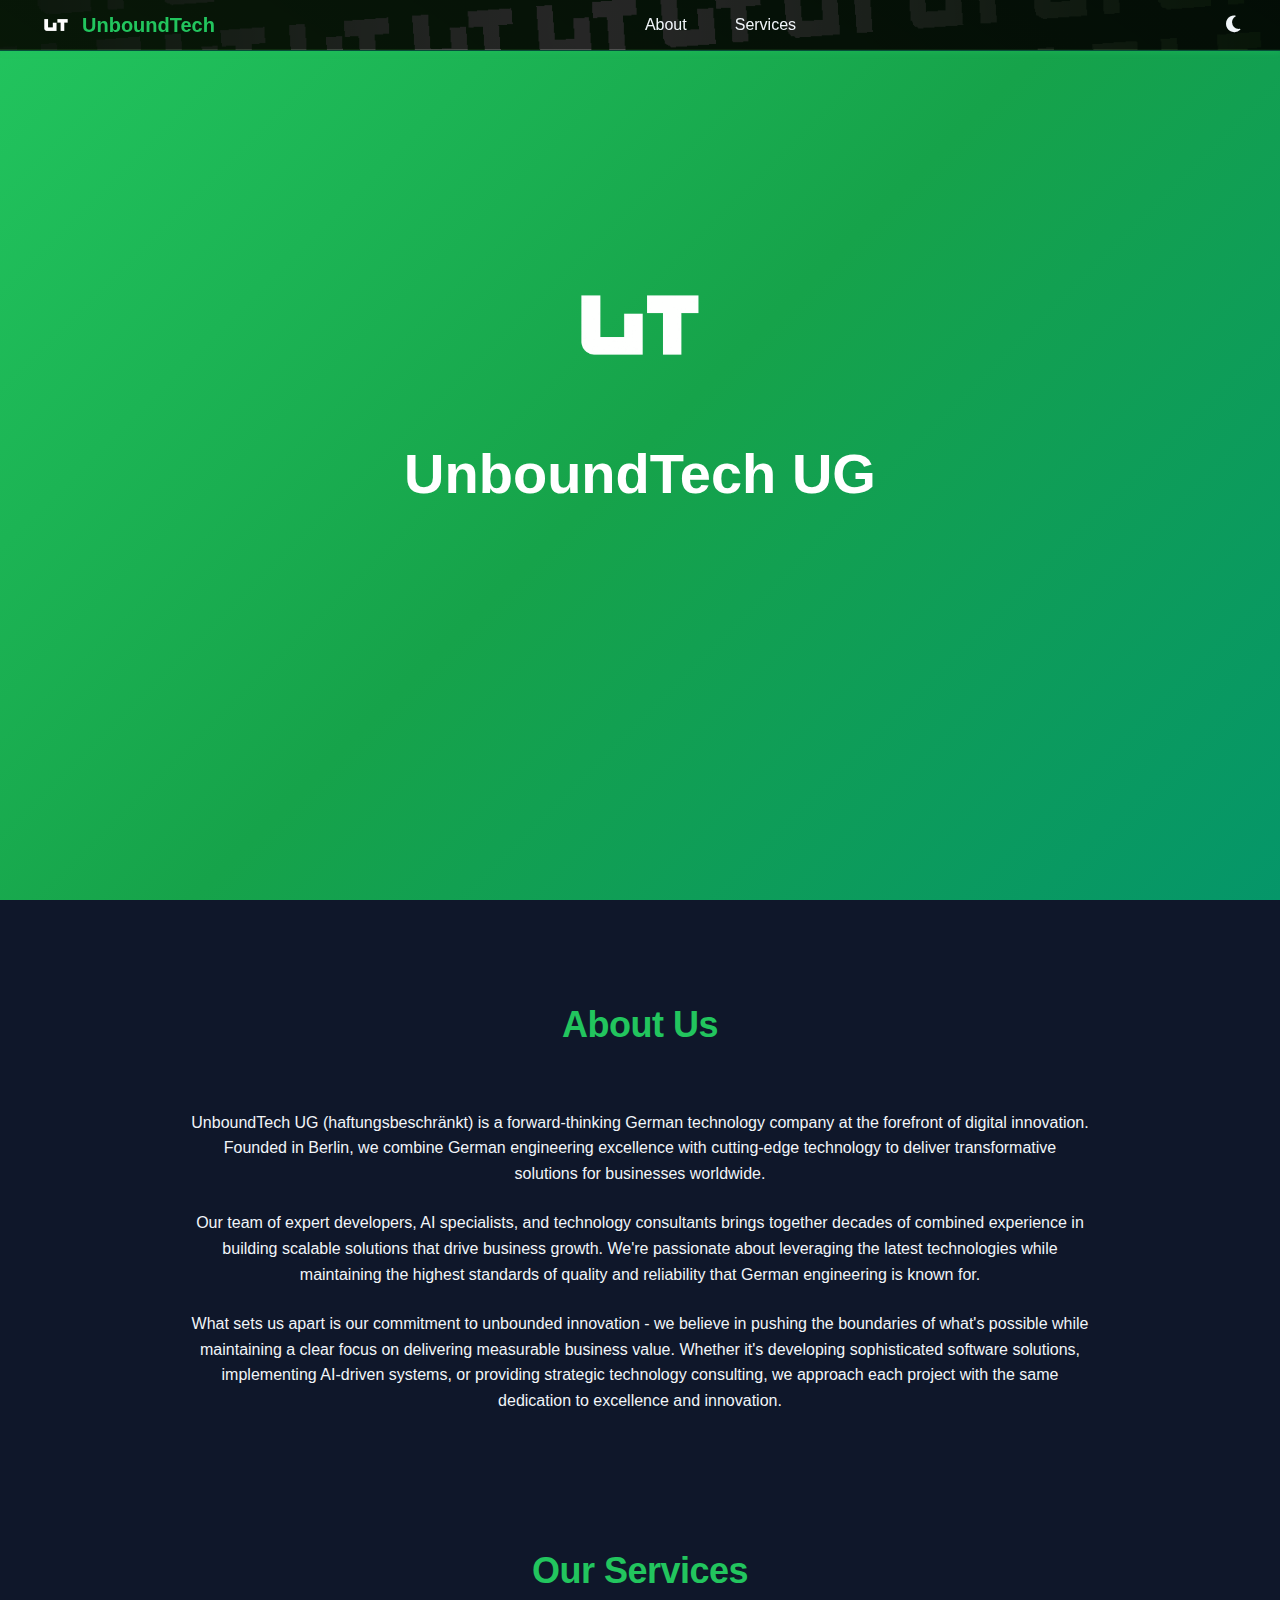
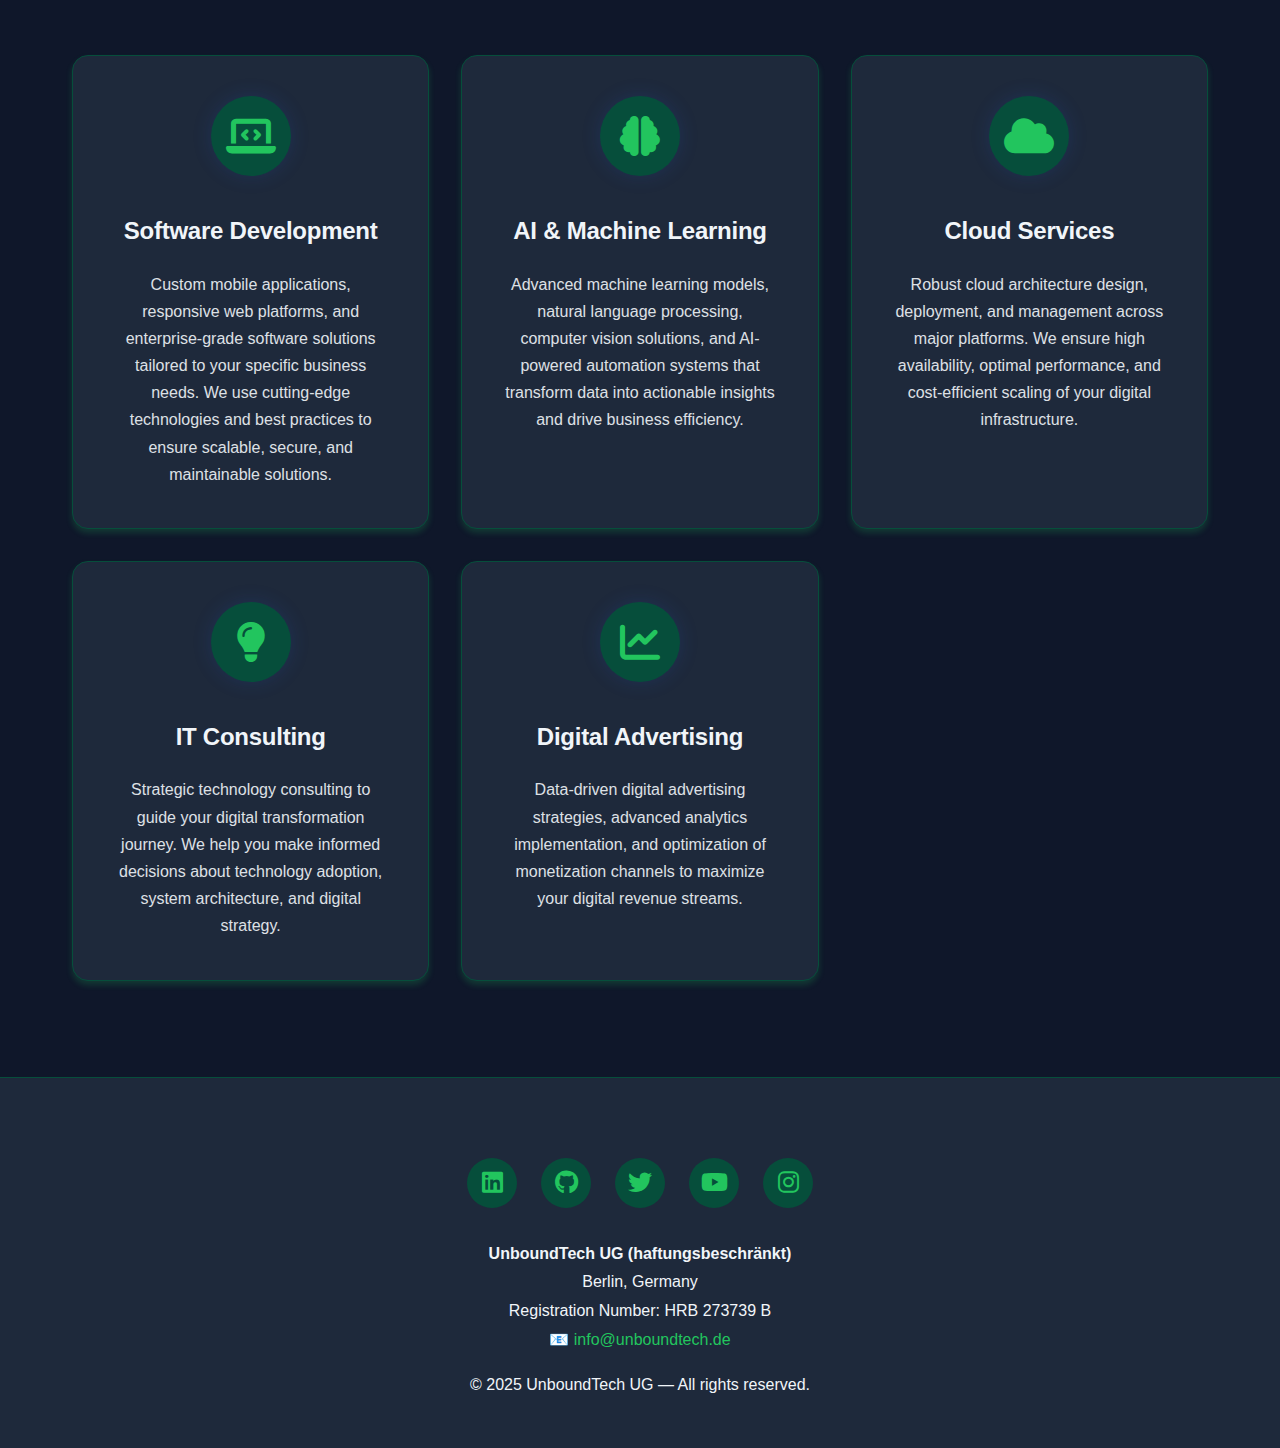
==== commit 875f1f2b: "Add logo image to hero section in index.html" ====
--- a/index.html
+++ b/index.html
@@ -4,7 +4,7 @@
   <meta charset="UTF-8" />
   <meta name="viewport" content="width=device-width, initial-scale=1.0"/>
   <title>UnboundTech UG</title>
-  <link rel="icon" type="image/png" href="logo v2.1.png">
+  <link rel="icon" type="image/png" href="logo v2-transparent.png">
   <link rel="stylesheet" href="https://cdnjs.cloudflare.com/ajax/libs/font-awesome/6.4.0/css/all.min.css">
   <style>
     :root {
@@ -376,6 +376,7 @@
 
   <section class="hero">
     <div class="hero-content">
+      <img src="logo v2-transparent.png" alt="UnboundTech Logo" style="height: 160px; width: auto; margin-bottom: 1rem;">
       <h1>UnboundTech UG</h1>
       <p>Empowering businesses through innovative technology solutions</p>
       <a href="mailto:info@unboundtech.de" class="btn">Get in touch</a>
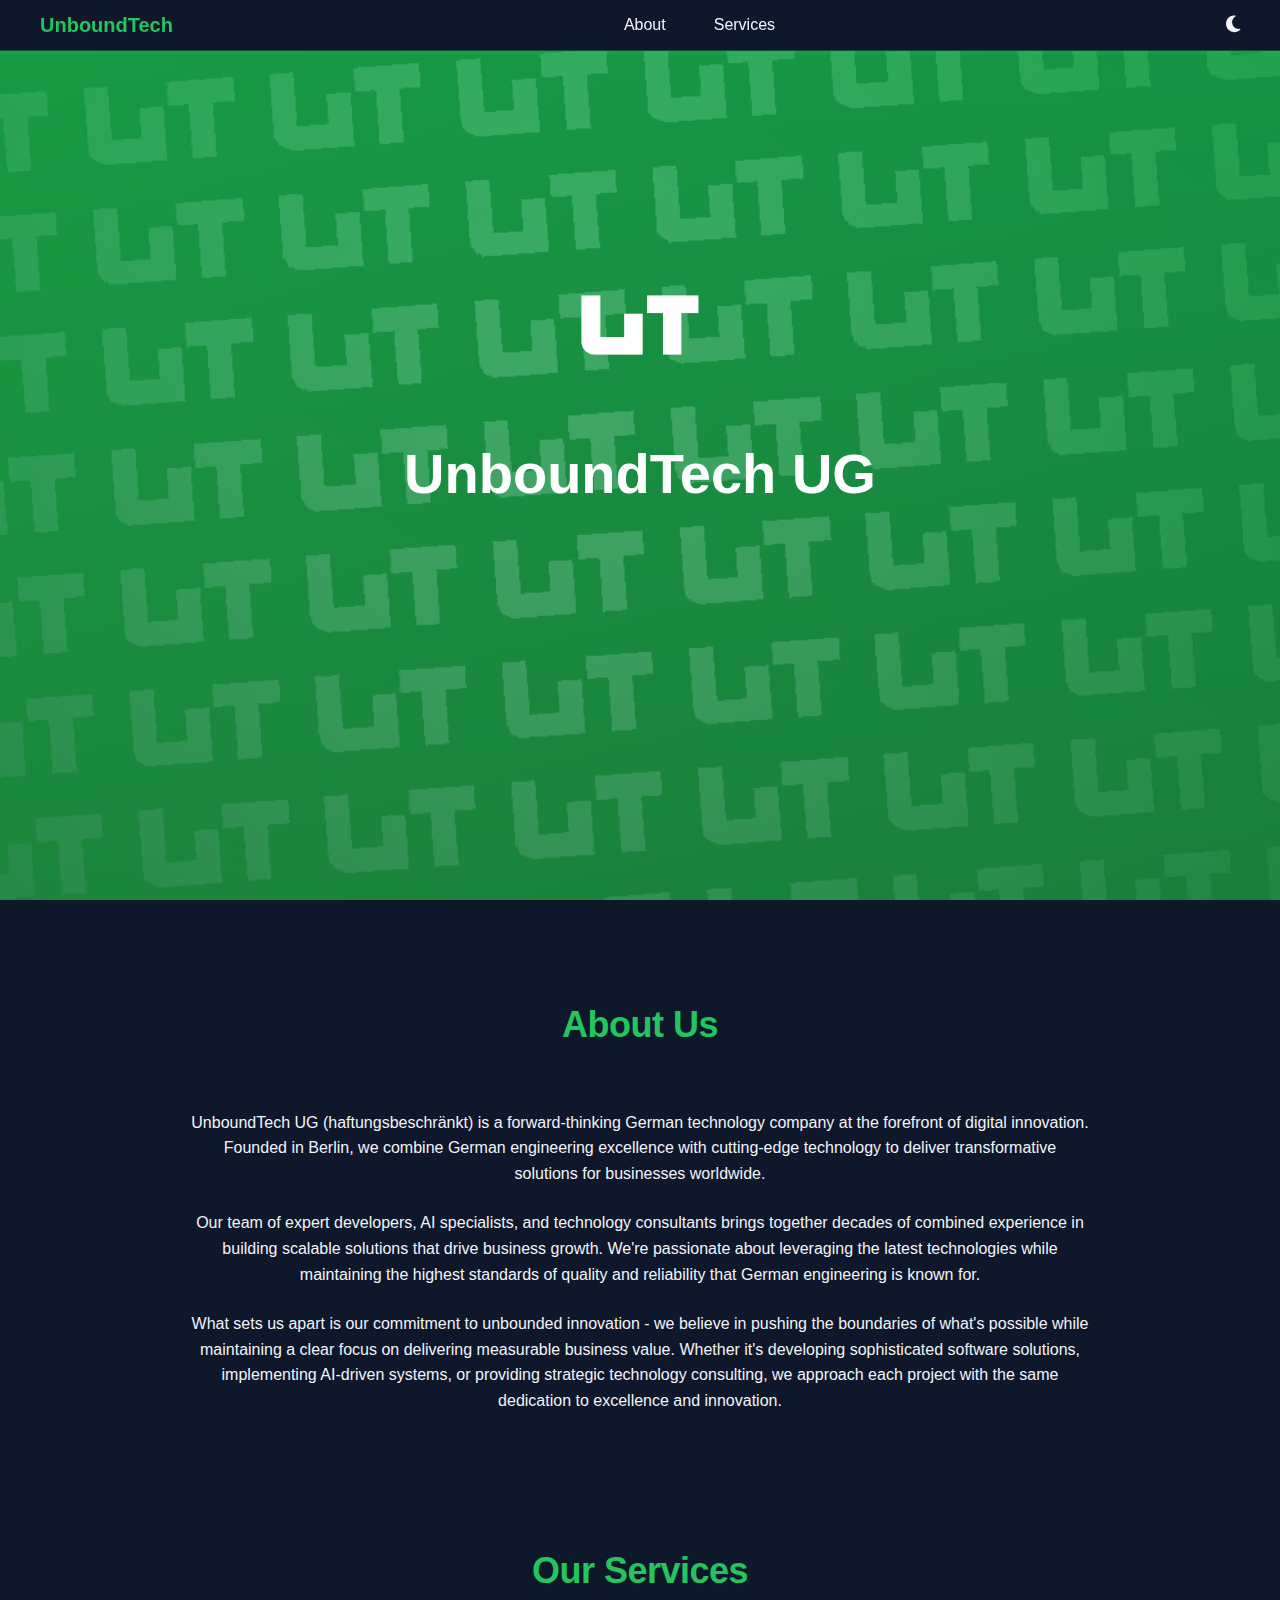
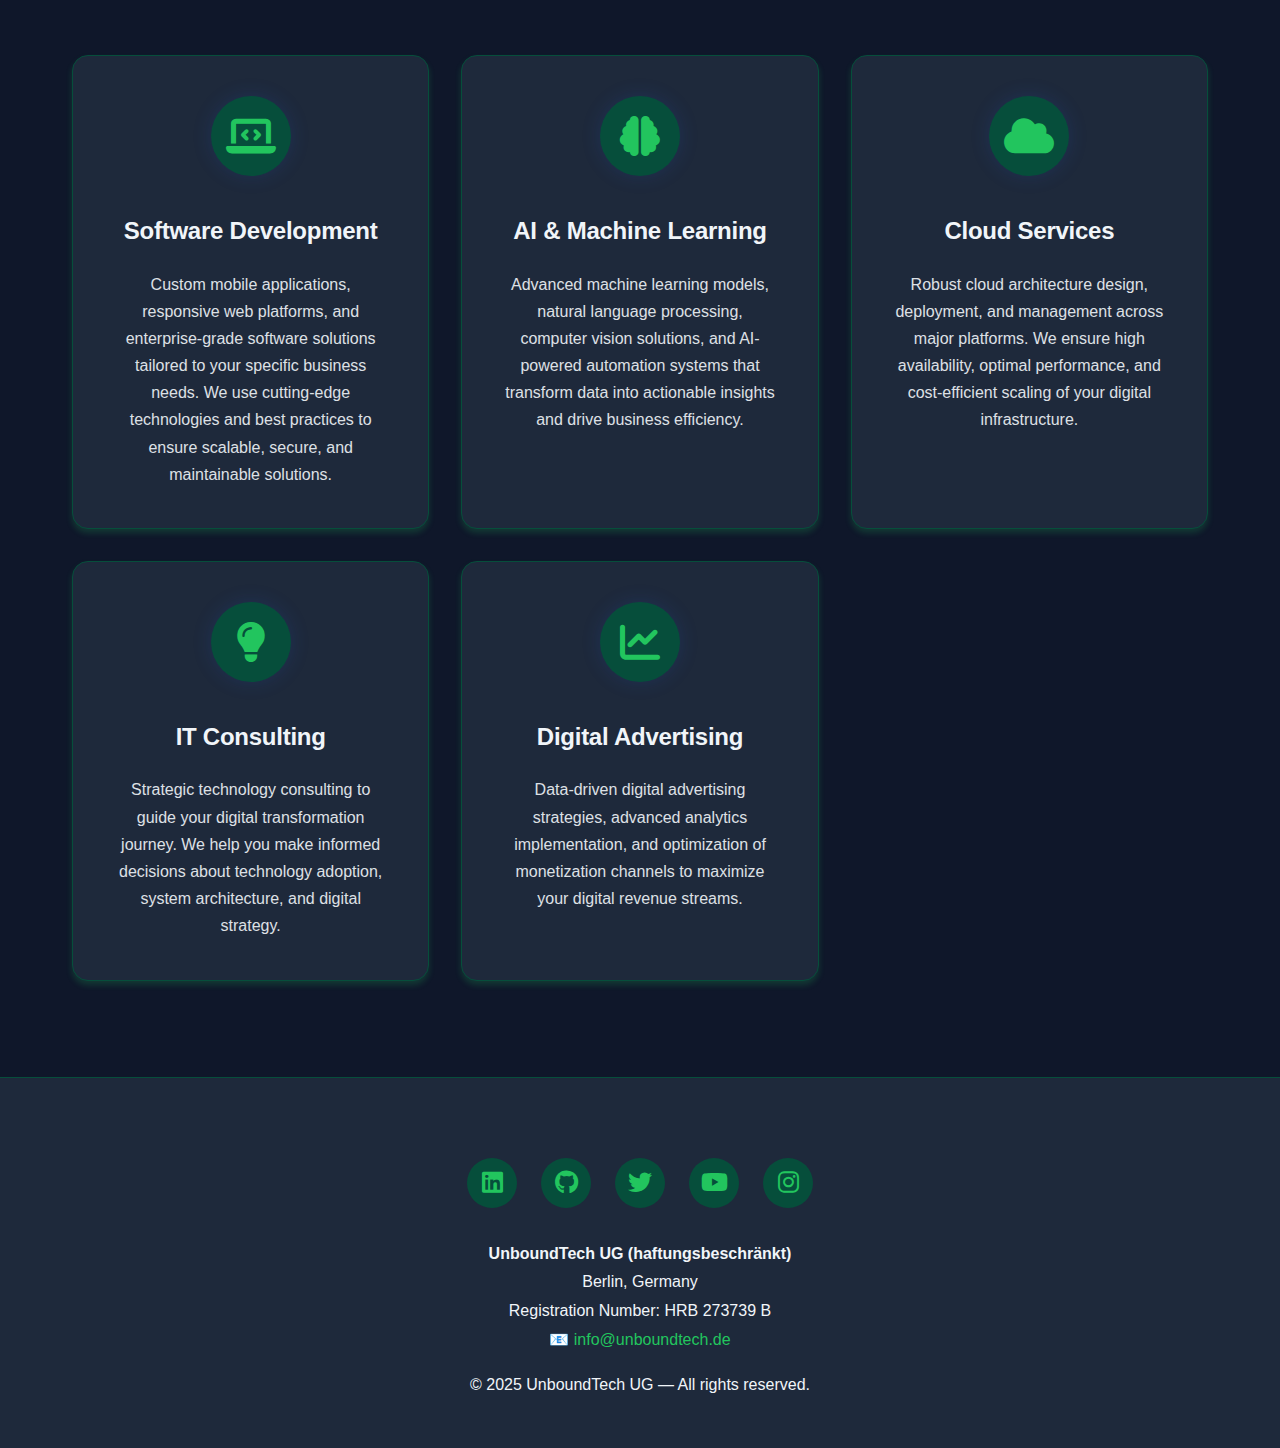
==== commit 2d553ade: "Refactor index.html to simplify navigation and enhance hero section background for improved theming" ====
--- a/index.html
+++ b/index.html
@@ -62,14 +62,10 @@
       position: fixed;
       top: 0;
       width: 100%;
-      background: linear-gradient(var(--nav-overlay), var(--nav-overlay)), url('cover.png');
-      background-size: cover;
-      background-position: center;
+      background: var(--bg);
       padding: 0.5rem 1rem;
       box-shadow: 0 2px 5px var(--shadow);
       z-index: 1000;
-      backdrop-filter: blur(8px);
-      -webkit-backdrop-filter: blur(8px);
       border-bottom: 1px solid var(--hover);
     }
 
@@ -118,39 +114,26 @@
       font-size: 1.2rem;
     }
 
-    .logo img {
-      height: 32px;
-      width: auto;
-      vertical-align: middle;
-      margin-right: 10px;
-      display: none;
-    }
-
-    .logo .light-logo {
-      display: block;
-    }
-
-    .logo .dark-logo {
-      display: none;
-    }
-
-    [data-theme="dark"] .logo .light-logo {
-      display: none;
-    }
-
-    [data-theme="dark"] .logo .dark-logo {
-      display: block;
-    }
 
     .hero {
       height: 100vh;
-      background: linear-gradient(135deg, var(--primary), var(--secondary), #059669);
+      background: linear-gradient(rgba(22, 163, 74, 0.92), rgba(21, 128, 61, 0.92), rgba(5, 150, 105, 0.92)), url('cover.png');
+      background-size: cover;
+      background-position: center;
+      background-attachment: fixed;
       display: flex;
       align-items: center;
       justify-content: center;
       text-align: center;
       color: white;
       padding: 0 1rem;
+    }
+
+    [data-theme="dark"] .hero {
+      background: linear-gradient(rgba(22, 163, 74, 0.82), rgba(21, 128, 61, 0.82)), url('cover.png');
+      background-size: cover;
+      background-position: center;
+      background-attachment: fixed;
     }
 
     .hero-content {
@@ -359,11 +342,7 @@
 <body data-theme="dark">
   <nav>
     <div class="nav-content">
-      <a href="#" class="logo">
-        <img src="logo v2.1.png" alt="UnboundTech Logo" class="light-logo">
-        <img src="logo v2-transparent.png" alt="UnboundTech Logo" class="dark-logo">
-        UnboundTech
-      </a>
+      <a href="#" class="logo">UnboundTech</a>
       <div class="nav-links">
         <a href="#about">About</a>
         <a href="#services">Services</a>
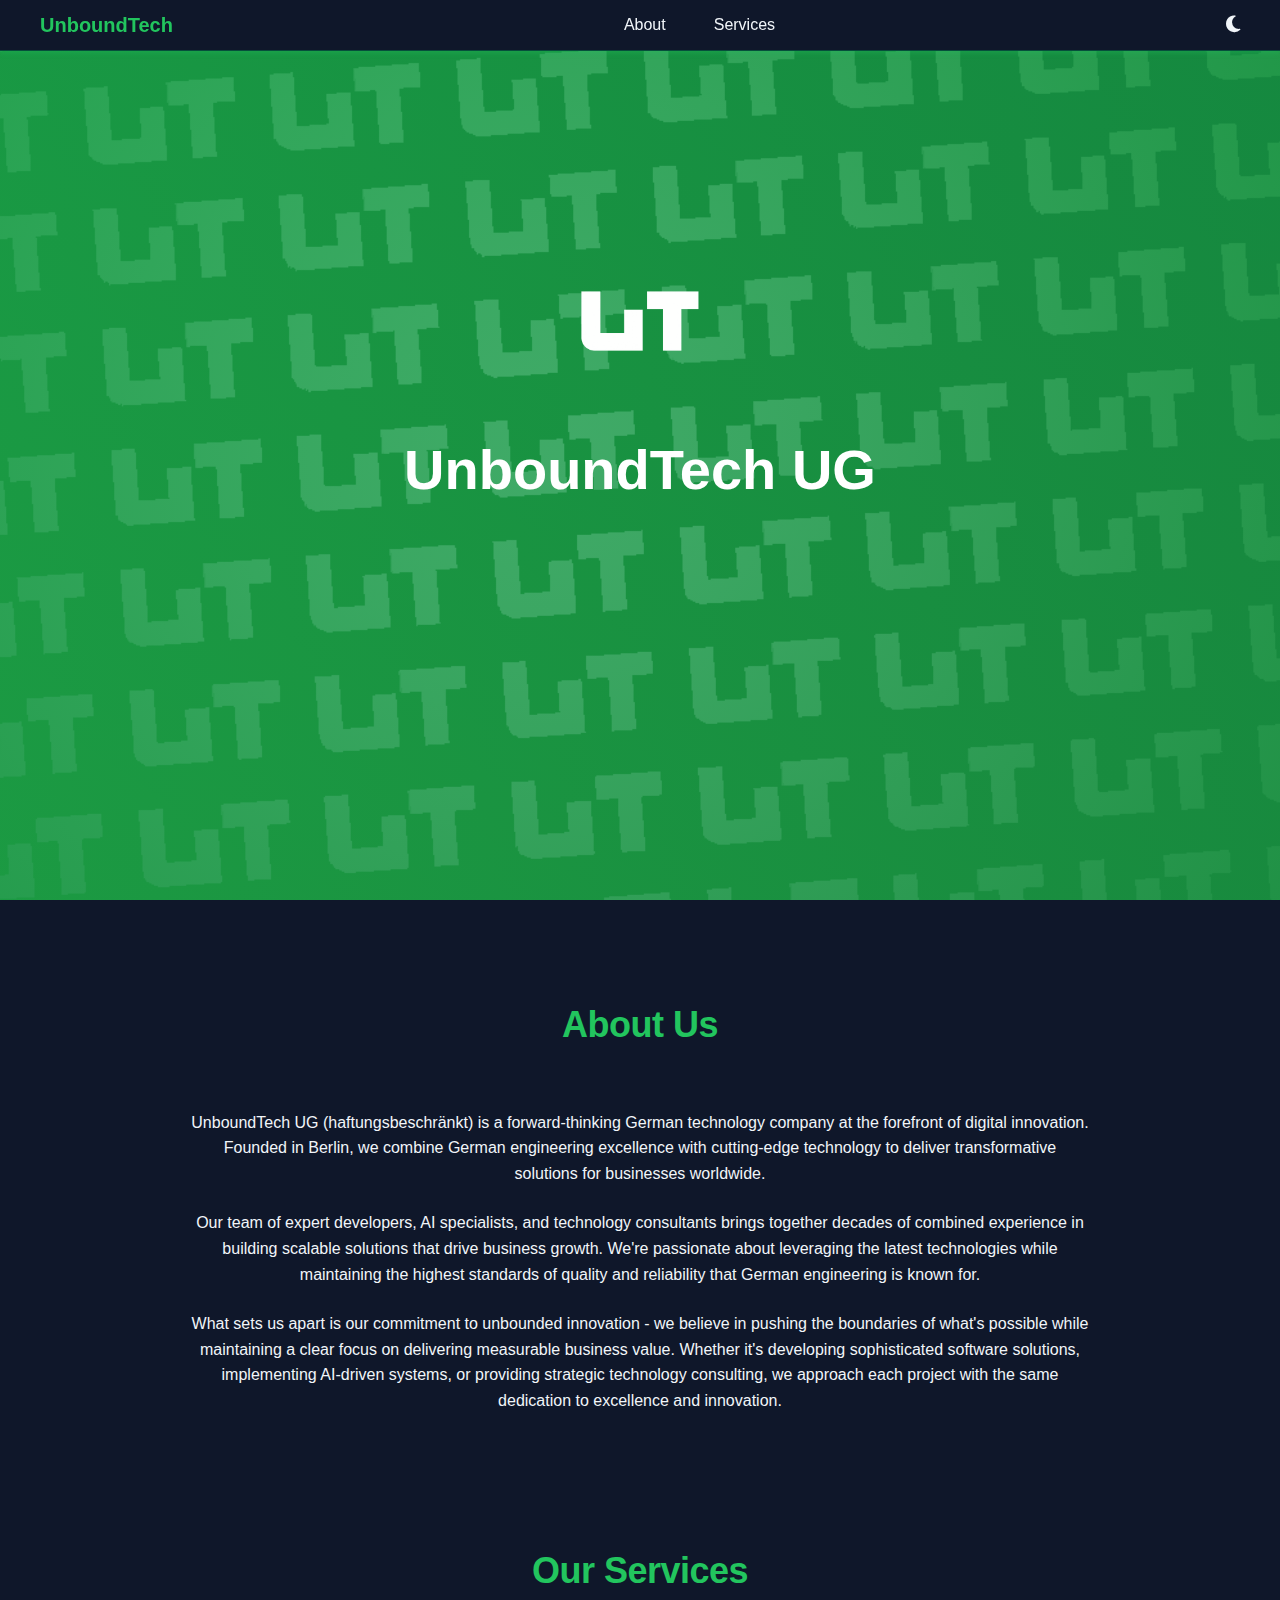
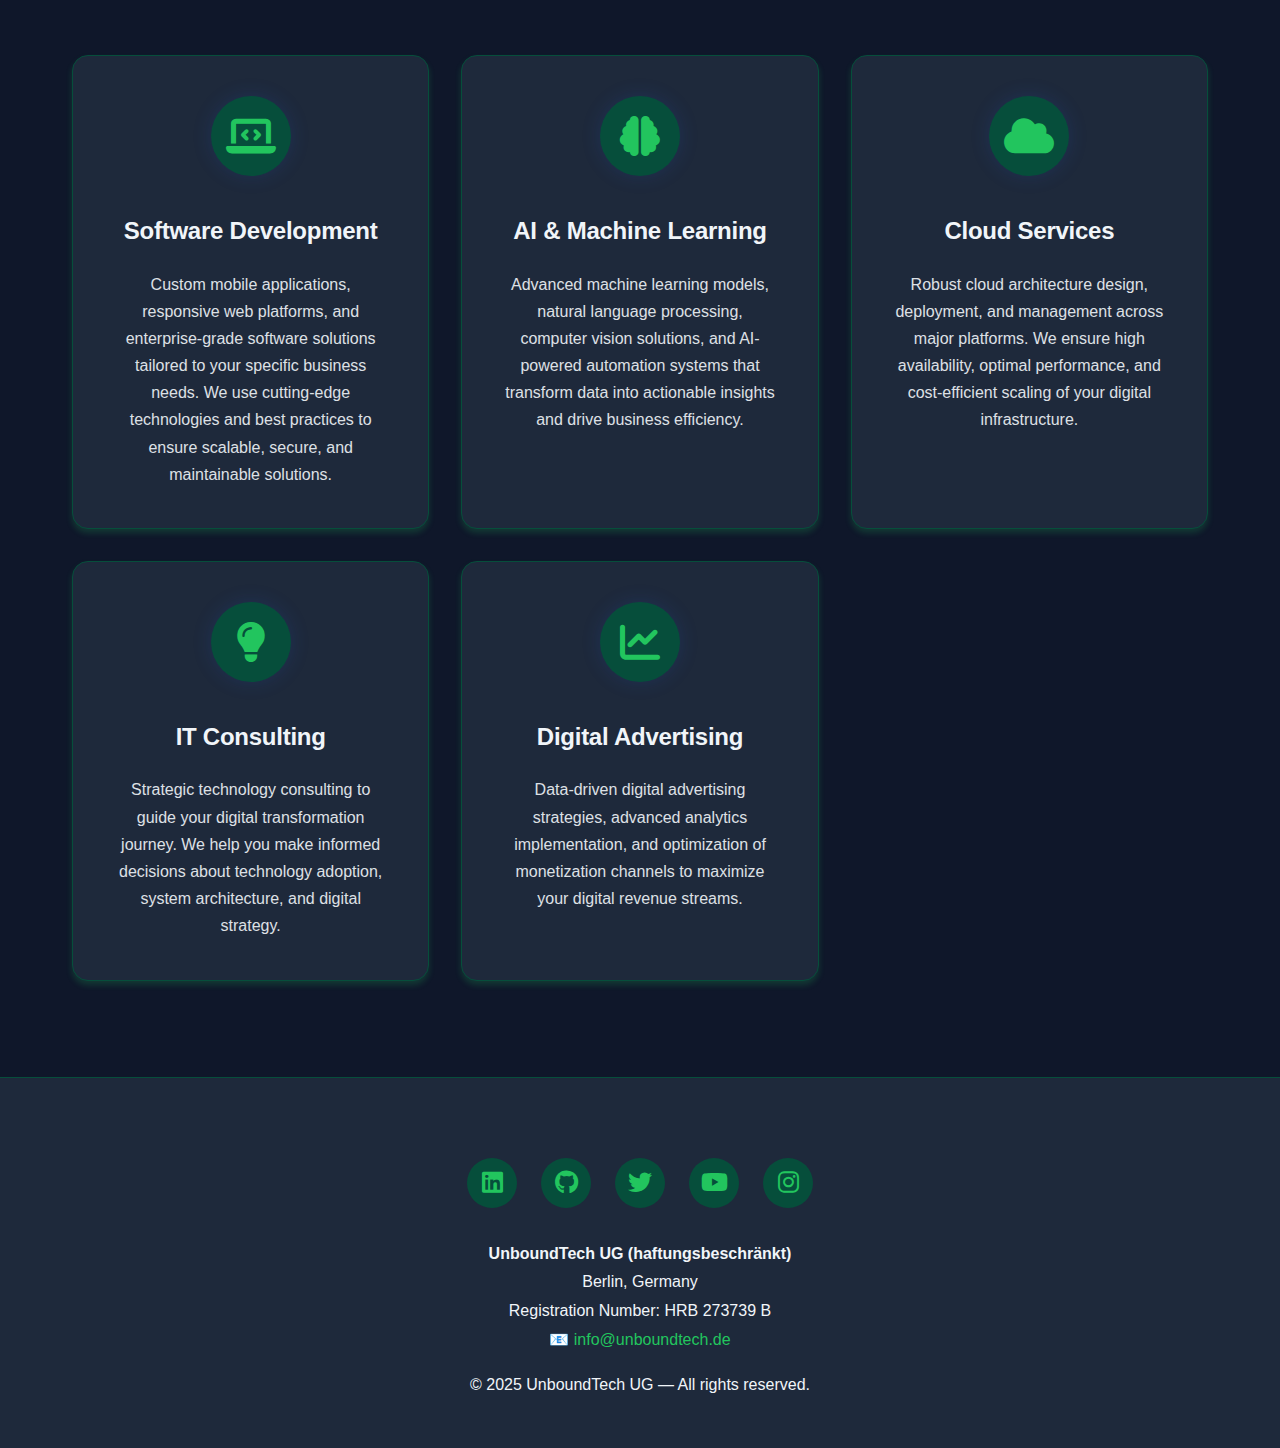
==== commit d7397ad0: "Enhance animations and transitions in index.html for improved user experience and visual appeal" ====
--- a/index.html
+++ b/index.html
@@ -46,6 +46,34 @@
       transition: all 0.3s cubic-bezier(0.4, 0, 0.2, 1);
     }
 
+    @keyframes gradientFlow {
+      0% { background-position: 0% 50%; }
+      50% { background-position: 100% 50%; }
+      100% { background-position: 0% 50%; }
+    }
+
+    @keyframes fadeInLeft {
+      from {
+        opacity: 0;
+        transform: translateX(-20px);
+      }
+      to {
+        opacity: 1;
+        transform: translateX(0);
+      }
+    }
+
+    @keyframes scaleIn {
+      from {
+        opacity: 0;
+        transform: scale(0.9);
+      }
+      to {
+        opacity: 1;
+        transform: scale(1);
+      }
+    }
+
     html {
       scroll-behavior: smooth;
       scroll-padding-top: 80px;
@@ -67,6 +95,7 @@
       box-shadow: 0 2px 5px var(--shadow);
       z-index: 1000;
       border-bottom: 1px solid var(--hover);
+      animation: fadeInLeft 0.8s ease-out;
     }
 
 
@@ -85,6 +114,24 @@
       text-decoration: none;
       display: flex;
       align-items: center;
+      position: relative;
+      overflow: hidden;
+    }
+
+    .logo::after {
+      content: '';
+      position: absolute;
+      bottom: -2px;
+      left: 0;
+      width: 100%;
+      height: 2px;
+      background: var(--primary);
+      transform: translateX(-101%);
+      transition: transform 0.3s ease;
+    }
+
+    .logo:hover::after {
+      transform: translateX(0);
     }
 
     .nav-links {
@@ -117,9 +164,13 @@
 
     .hero {
       height: 100vh;
-      background: linear-gradient(rgba(22, 163, 74, 0.92), rgba(21, 128, 61, 0.92), rgba(5, 150, 105, 0.92)), url('cover.png');
-      background-size: cover;
-      background-position: center;
+      background: linear-gradient(135deg,
+        rgba(22, 163, 74, 0.92),
+        rgba(21, 128, 61, 0.92),
+        rgba(5, 150, 105, 0.92)
+      ), url('cover.png');
+      background-size: 200% 200%, cover;
+      background-position: 0 50%, center;
       background-attachment: fixed;
       display: flex;
       align-items: center;
@@ -127,13 +178,18 @@
       text-align: center;
       color: white;
       padding: 0 1rem;
+      animation: gradientFlow 15s ease infinite;
     }
 
     [data-theme="dark"] .hero {
-      background: linear-gradient(rgba(22, 163, 74, 0.82), rgba(21, 128, 61, 0.82)), url('cover.png');
-      background-size: cover;
-      background-position: center;
+      background: linear-gradient(135deg,
+        rgba(22, 163, 74, 0.82),
+        rgba(21, 128, 61, 0.82)
+      ), url('cover.png');
+      background-size: 200% 200%, cover;
+      background-position: 0 50%, center;
       background-attachment: fixed;
+      animation: gradientFlow 15s ease infinite;
     }
 
     .hero-content {
@@ -171,10 +227,31 @@
       border: none;
     }
 
+    .btn {
+      position: relative;
+      overflow: hidden;
+    }
+
+    .btn::before {
+      content: '';
+      position: absolute;
+      top: 0;
+      left: 0;
+      width: 100%;
+      height: 100%;
+      background: rgba(255, 255, 255, 0.1);
+      transform: translateX(-100%) rotate(45deg);
+      transition: transform 0.6s;
+    }
+
     .btn:hover {
-      transform: translateY(-3px);
+      transform: translateY(-3px) scale(1.05);
       background: var(--btn-hover);
-      box-shadow: 0 6px 20px rgba(0, 0, 0, 0.2);
+      box-shadow: 0 10px 30px rgba(0, 0, 0, 0.25);
+    }
+
+    .btn:hover::before {
+      transform: translateX(100%) rotate(45deg);
     }
 
     .services {
@@ -203,14 +280,22 @@
       padding: 2.5rem;
       border-radius: 16px;
       text-align: center;
-      transition: all 0.3s ease;
+      transition: all 0.4s cubic-bezier(0.4, 0, 0.2, 1);
       border: 1px solid var(--hover);
       box-shadow: var(--card-shadow);
-    }
+      animation: scaleIn 0.6s ease-out backwards;
+    }
+
+    .card:nth-child(1) { animation-delay: 0.1s; }
+    .card:nth-child(2) { animation-delay: 0.2s; }
+    .card:nth-child(3) { animation-delay: 0.3s; }
+    .card:nth-child(4) { animation-delay: 0.4s; }
+    .card:nth-child(5) { animation-delay: 0.5s; }
 
     .card:hover {
-      transform: translateY(-10px);
-      box-shadow: 0 8px 24px rgba(0, 0, 0, 0.15);
+      transform: translateY(-10px) scale(1.02);
+      box-shadow: 0 15px 30px rgba(0, 0, 0, 0.2);
+      border-color: var(--primary);
     }
 
     .card h3 {
@@ -236,7 +321,7 @@
     }
 
     .card:hover i {
-      transform: scale(1.1);
+      transform: scale(1.2) rotate(360deg);
       background: var(--primary);
       color: var(--btn-text);
     }
